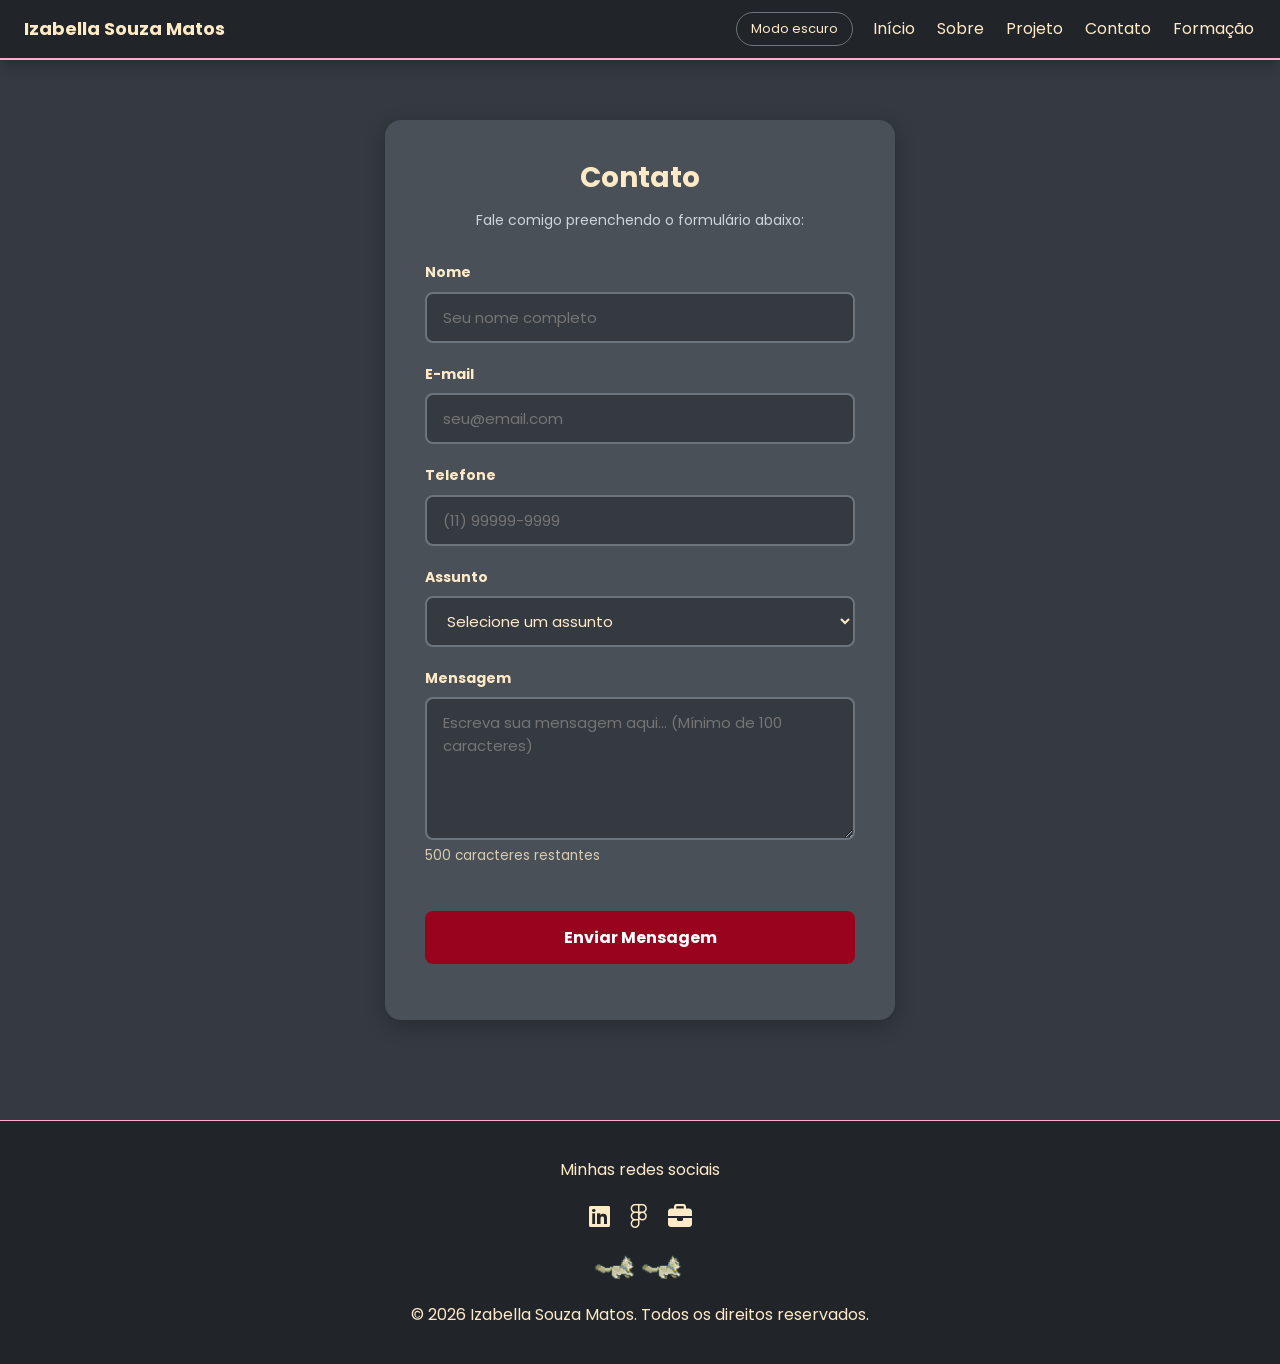
==== contato.html @ 8f31e14e "Atualizando página" ====
<!DOCTYPE html>
<html lang="pt-BR">
<head>
    <meta charset="UTF-8">
    <meta name="viewport" content="width=device-width, initial-scale=1.0">
    <title>Contato | Izabella</title>
    <link rel="stylesheet" href="https://fonts.googleapis.com/css2?family=Poppins:wght@400;700&display=swap">
    <link rel="stylesheet" href="css/style.css">
    <link rel="stylesheet" href="css/gatos.css">
    <link rel="stylesheet" href="https://cdnjs.cloudflare.com/ajax/libs/font-awesome/6.4.0/css/all.min.css">
</head>
<body>
    <header>
        <p class="titlenav"><strong>Izabella Souza Matos</strong></p>
        <nav class="itensnav">
            <button id="tema">Modo escuro</button>
            <a href="index.html">Início</a>
            <a href="sobre.html">Sobre</a>
            <a href="projeto.html">Projeto</a>
            <a href="contato.html">Contato</a>
            <a href="formacao.html">Formação</a>
        </nav>
    </header>

    <main>
        <section class="secao-contato">
            <div class="contato-container">
                <h1>Contato</h1>
                <p class="subtitulo">Fale comigo preenchendo o formulário abaixo:</p>

                <form id="form-contato" action="https://formspree.io/f/myewewpo" method="POST" class="formulario-moderno">
                    <div class="campo-grupo">
                        <label for="nome">Nome</label>
                        <input type="text" id="nome" name="nome" placeholder="Seu nome completo" required>
                    </div>

                    <div class="campo-grupo">
                        <label for="email">E-mail</label>
                        <input type="email" id="email" name="email" placeholder="seu@email.com" required>
                    </div>

                    <div class="campo-grupo">
                        <label for="telefone">Telefone</label>
                        <input type="tel" id="telefone" name="telefone" placeholder="(11) 99999-9999">
                    </div>

                    <div class="campo-grupo">
                        <label for="assunto">Assunto</label>
                        <select id="assunto" name="assunto" required>
                            <option value="">Selecione um assunto</option>
                            <option value="duvida">Dúvida</option>
                            <option value="sugestao">Sugestão</option>
                            <option value="reclamacao">Reclamação</option>
                            <option value="projeto">Projetos</option>
                        </select>
                    </div>

                    <div class="campo-grupo">
                        <label for="mensagem">Mensagem</label>
                        <textarea id="mensagem" name="mensagem" rows="5" maxlength="500" placeholder="Escreva sua mensagem aqui... (Mínimo de 100 caracteres)" required></textarea>
                        <p class="aviso-caracteres" style="font-size: 0.85rem; margin-top: 5px; opacity: 0.8;"><span id="contador">500</span> caracteres restantes</p>
                    </div>

                    <button type="submit" class="btn-enviar">Enviar Mensagem</button>
                    <p id="resposta"></p>
                </form>
            </div>
        </section>
    </main>

    <footer>
        <div class="footer-container">
            <p>Minhas redes sociais</p>
            <ul class="footer-links">
                <li><a href="https://www.linkedin.com/in/izabella-souza-matos/" target="_blank" rel="noopener noreferrer" aria-label="LinkedIn"><i class="fa-brands fa-linkedin"></i></a></li>
                <li><a href="https://www.figma.com/files/team/1687251064527399275/folder/663341080?fuid=1687251063166864576" target="_blank" rel="noopener noreferrer" aria-label="Figma"><i class="fa-brands fa-figma"></i></a></li>
                <li><a href="https://izabellasouzadev67.github.io/portfolio-izabella-souza/" target="_blank" rel="noopener noreferrer" aria-label="Portfólio"><i class="fa-solid fa-briefcase"></i></a></li>
            </ul>
        </div>

        <div class="gatos-rodape">
            <img src="Imagens/gif.gif" alt="Gato andando" class="gato-andando" style="height: 32px !important; width: auto !important; max-height: 32px !important;">
            <img src="Imagens/gif.gif" alt="Gato andando" class="gato-andando" style="height: 32px !important; width: auto !important; max-height: 32px !important;">
        </div>

        <p>&copy; 2026 Izabella Souza Matos. Todos os direitos reservados.</p>
    </footer>

    <script src="js/contato.js"></script>
</body>
</html>
---- css/style.css ----
/* ==========================================================
   1. VARIÁVEIS (paleta) — tema escuro é o padrão
   ========================================================== */
:root {
    --bg: #343A40;
    --bg-card: #495057;
    --bg-elevado: #212529;
    --texto: #FEEAC7;
    --texto-suave: #CED4DA;
    --destaque: #FFAFCC;
    --acao: #9A031E;
    --acao-hover: #720216;
    --sobre-acao: #FFFFFF;
    --borda: #6C757D;
    --sombra: rgba(0, 0, 0, 0.25);
    --raio: 16px;
    --largura: 700px;
}

/* Tema claro: o JS só precisa alternar a classe "claro" no body */
body.claro {
    --bg: #FFF8EE;
    --bg-card: #FFFFFF;
    --bg-elevado: #F1E3CF;
    --texto: #2B2B2B;
    --texto-suave: #5C5C5C;
    --destaque: #9A031E;
    --acao: #9A031E;
    --acao-hover: #720216;
    --borda: #D9C5B2;
    --sombra: rgba(0, 0, 0, 0.12);
}

/* ==========================================================
   2. ANIMAÇÕES (@keyframes)
   ========================================================== */

/* Página inteira aparece suavemente */
@keyframes aparecer {
    from { opacity: 0; }
    to   { opacity: 1; }
}

/* Título desliza da esquerda */
@keyframes deslizarTitulo {
    from { opacity: 0; transform: translateX(-30px); }
    to   { opacity: 1; transform: translateX(0); }
}

/* Cards e itens sobem enquanto aparecem */
@keyframes surgir {
    from { opacity: 0; transform: translateY(24px); }
    to   { opacity: 1; transform: translateY(0); }
}

/* Header desce do topo */
@keyframes descer {
    from { opacity: 0; transform: translateY(-100%); }
    to   { opacity: 1; transform: translateY(0); }
}

/* Foto flutuando devagar */
@keyframes flutuar {
    0%, 100% { transform: translateY(0); }
    50%      { transform: translateY(-8px); }
}

/* Brilho pulsando (badge de boas-vindas) */
@keyframes pulsar {
    0%, 100% { box-shadow: 0 0 0 0 rgba(255, 175, 204, 0.5); }
    50%      { box-shadow: 0 0 0 8px rgba(255, 175, 204, 0); }
}

/* Ícone dá um pulinho */
@keyframes pular {
    0%, 100% { transform: translateY(0); }
    40%      { transform: translateY(-6px); }
    60%      { transform: translateY(-2px); }
}

/* Cursor piscando do efeito de digitação */
@keyframes piscarCursor {
    from, to { border-color: transparent; }
    50%      { border-color: currentColor; }
}

/* ==========================================================
   3. RESET E BASE
   ========================================================== */
* {
    box-sizing: border-box;
}

html {
    scroll-behavior: smooth;
}

body {
    margin: 0;
    background-color: var(--bg);
    color: var(--texto);
    font-family: 'Poppins', sans-serif;
    line-height: 1.6;
    transition: background-color 0.4s ease, color 0.4s ease;
    animation: aparecer 0.6s ease;
}

h1, h2, h3 {
    line-height: 1.25;
}

h1 {
    font-size: 28px;
    font-weight: 700;
    color: var(--texto);
    text-align: center;
    margin: 0 0 8px;
    animation: deslizarTitulo 0.6s ease-out;
}

h2 {
    font-size: 22px;
    color: var(--texto);
    text-align: center;
    margin: 0 0 20px;
}

a {
    color: var(--destaque);
    transition: color 0.3s ease;
}

img {
    max-width: 100%;
    height: auto;
}

/* Acessibilidade: foco visível */
a:focus-visible,
button:focus-visible,
input:focus-visible,
select:focus-visible,
textarea:focus-visible {
    outline: 3px solid var(--destaque);
    outline-offset: 3px;
}

/* ==========================================================
   4. LAYOUT: header, nav, main, footer
   ========================================================== */
header {
    display: flex;
    flex-wrap: wrap;
    justify-content: space-between;
    align-items: center;
    gap: 10px;
    padding: 12px 24px;
    background-color: var(--bg-elevado);
    border-bottom: 2px solid var(--destaque);
    position: sticky;
    top: 0;
    z-index: 10;
    box-shadow: 0 4px 14px var(--sombra);
    transition: background-color 0.4s ease;
    animation: descer 0.6s ease-out;
}

.titlenav {
    margin: 0;
    font-size: 18px;
    color: var(--texto);
}

nav {
    display: flex;
    flex-wrap: wrap;
    justify-content: center;
    align-items: center;
    gap: 8px 18px;
}

/* Linha do menu cresce do centro para as bordas */
nav a {
    position: relative;
    color: var(--texto);
    text-decoration: none;
    padding: 4px 2px;
    transition: color 0.3s ease;
}

nav a::after {
    content: "";
    position: absolute;
    left: 0;
    right: 0;
    bottom: 0;
    height: 2px;
    background-color: var(--destaque);
    transform: scaleX(0);
    transform-origin: center;
    transition: transform 0.3s ease;
}

nav a:hover,
nav a[aria-current="page"] {
    color: var(--destaque);
}

nav a:hover::after,
nav a[aria-current="page"]::after {
    transform: scaleX(1);
}

#tema {
    background: transparent;
    color: var(--texto);
    border: 1px solid var(--borda);
    border-radius: 20px;
    padding: 6px 14px;
    font-family: inherit;
    font-size: 13px;
    cursor: pointer;
    transition: border-color 0.3s ease, color 0.3s ease, transform 0.2s ease;
}

#tema:hover {
    border-color: var(--destaque);
    color: var(--destaque);
    transform: scale(1.05);
}

#tema:active {
    transform: scale(0.95);
}

main {
    max-width: var(--largura);
    margin: 0 auto;
    padding: 20px;
}

footer {
    background-color: var(--bg-elevado);
    color: var(--texto);
    text-align: center;
    padding: 20px 0;
    margin-top: 40px;
    border-top: 1px solid var(--destaque);
    transition: background-color 0.4s ease;
}

.footer-links {
    display: flex;
    justify-content: center;
    gap: 20px;
    list-style: none;
    padding: 0;
    margin: 10px 0;
}

.footer-links a {
    color: var(--texto);
    font-size: 24px;
    display: inline-block;
    transition: color 0.3s ease, transform 0.3s ease;
}

.footer-links a:hover {
    color: var(--destaque);
    transform: scale(1.25) rotate(-6deg);
}

/* ==========================================================
   5. COMPONENTES REUTILIZÁVEIS
   ========================================================== */

/* Base comum de todos os cards */
.card,
.hero-card,
.card-perfil,
.card-projeto,
.card-formacao,
.contato-container,
.gostos-container,
.secao-certificados,
.lista-habilidades-moderna li,
.lista-hard-skills li,
article {
    background-color: var(--bg-card);
    border-radius: var(--raio);
    box-shadow: 0 6px 20px var(--sombra);
    transition: transform 0.3s ease, box-shadow 0.3s ease,
                background-color 0.4s ease;
    /* "backwards" evita que a animação trave o efeito de hover */
    animation: surgir 0.6s ease-out backwards;
}

.card,
.hero-card,
.card-perfil,
.card-projeto,
.card-formacao,
article {
    padding: 24px;
}

.card:hover,
.card-projeto:hover,
.card-formacao:hover,
article:hover {
    transform: translateY(-6px);
    box-shadow: 0 14px 30px var(--sombra);
}

/* Entrada em sequência (um item depois do outro) */
.projetos-grid > :nth-child(1),
.formacao-grid > :nth-child(1),
.lista-habilidades-moderna li:nth-child(1),
.lista-hard-skills li:nth-child(1),
.lista-certificados li:nth-child(1),
.gostos li:nth-child(1) { animation-delay: 0.1s; }

.projetos-grid > :nth-child(2),
.formacao-grid > :nth-child(2),
.lista-habilidades-moderna li:nth-child(2),
.lista-hard-skills li:nth-child(2),
.lista-certificados li:nth-child(2),
.gostos li:nth-child(2) { animation-delay: 0.2s; }

.projetos-grid > :nth-child(3),
.formacao-grid > :nth-child(3),
.lista-habilidades-moderna li:nth-child(3),
.lista-hard-skills li:nth-child(3),
.lista-certificados li:nth-child(3),
.gostos li:nth-child(3) { animation-delay: 0.3s; }

.projetos-grid > :nth-child(4),
.formacao-grid > :nth-child(4),
.lista-habilidades-moderna li:nth-child(4),
.lista-hard-skills li:nth-child(4),
.gostos li:nth-child(4) { animation-delay: 0.4s; }

.projetos-grid > :nth-child(n+5),
.formacao-grid > :nth-child(n+5),
.gostos li:nth-child(n+5) { animation-delay: 0.5s; }

/* Badges (etiquetas) */
.badge-ola,
.status-badge,
.badge-tech {
    display: inline-block;
    background-color: var(--bg);
    color: var(--destaque);
    font-size: 12px;
    font-weight: bold;
    padding: 4px 12px;
    border-radius: 20px;
    border: 1px solid var(--destaque);
}

.badge-ola {
    font-size: 13px;
    padding: 6px 14px;
    margin-bottom: 15px;
    animation: pulsar 2.4s ease-in-out infinite;
}

.status-badge {
    margin-bottom: 8px;
}

/* Caixas de ícone */
.icone-formacao,
.projeto-icone {
    background-color: var(--acao);
    color: var(--sobre-acao);
    border-radius: 12px;
    display: flex;
    align-items: center;
    justify-content: center;
    flex-shrink: 0;
    transition: transform 0.3s ease;
}

.icone-formacao {
    width: 60px;
    height: 60px;
    font-size: 24px;
}

.projeto-icone {
    width: 55px;
    height: 55px;
    font-size: 22px;
}

.card-formacao:hover .icone-formacao,
.card-projeto:hover .projeto-icone {
    transform: rotate(-8deg) scale(1.1);
}

/* Botões */
.btn-principal,
.btn-secundario,
.btn-projeto,
.btn-pdf,
.btn-enviar {
    display: inline-block;
    font-family: inherit;
    font-weight: bold;
    text-decoration: none;
    cursor: pointer;
    transition: background-color 0.3s ease, border-color 0.3s ease,
                color 0.3s ease, transform 0.2s ease, box-shadow 0.3s ease;
}

.btn-principal,
.btn-enviar,
.btn-pdf {
    background-color: var(--acao);
    color: var(--sobre-acao);
    border: none;
}

.btn-principal:hover,
.btn-enviar:hover,
.btn-pdf:hover {
    background-color: var(--acao-hover);
    transform: translateY(-3px);
}

.btn-principal:active,
.btn-enviar:active,
.btn-pdf:active,
.btn-secundario:active,
.btn-projeto:active {
    transform: translateY(0) scale(0.97);
}

/* Faixa de brilho que atravessa o botão principal */
.btn-principal,
.btn-enviar {
    position: relative;
    overflow: hidden;
}

.btn-principal::before,
.btn-enviar::before {
    content: "";
    position: absolute;
    top: 0;
    left: -80%;
    width: 50%;
    height: 100%;
    background: linear-gradient(
        120deg,
        transparent,
        rgba(255, 255, 255, 0.35),
        transparent
    );
    transform: skewX(-20deg);
    transition: left 0.6s ease;
}

.btn-principal:hover::before,
.btn-enviar:hover::before {
    left: 130%;
}

.btn-principal {
    padding: 12px 24px;
    border-radius: 8px;
    box-shadow: 0 4px 12px rgba(154, 3, 30, 0.4);
}

.btn-principal:hover {
    box-shadow: 0 8px 20px rgba(154, 3, 30, 0.55);
}

.btn-secundario {
    background-color: var(--bg);
    color: var(--texto);
    padding: 12px 24px;
    border-radius: 8px;
    border: 1px solid var(--borda);
}

.btn-secundario:hover {
    background-color: var(--bg-card);
    border-color: var(--destaque);
    color: var(--destaque);
    transform: translateY(-3px);
}

.btn-pdf {
    padding: 6px 14px;
    border-radius: 6px;
    font-size: 14px;
}

.btn-projeto {
    display: inline-flex;
    align-items: center;
    gap: 8px;
    background-color: var(--bg);
    color: var(--texto);
    padding: 8px 16px;
    border-radius: 6px;
    font-size: 13px;
    border: 1px solid var(--borda);
}

.btn-projeto:hover {
    background-color: var(--acao);
    border-color: var(--acao);
    color: var(--sobre-acao);
    transform: translateX(4px);
}

/* Lista de "gostos" (chips) */
.gostos {
    display: flex;
    flex-wrap: wrap;
    justify-content: center;
    gap: 10px;
    list-style: none;
    padding: 0;
}

.gostos li {
    background-color: var(--bg);
    color: var(--texto);
    padding: 10px 16px;
    border-radius: 30px;
    font-size: 14px;
    display: flex;
    align-items: center;
    gap: 8px;
    border: 1px solid var(--borda);
    transition: transform 0.2s ease, border-color 0.2s ease;
    animation: surgir 0.5s ease-out backwards;
}

.gostos li:hover {
    transform: translateY(-3px) scale(1.04);
    border-color: var(--destaque);
}

.gostos i {
    color: var(--destaque);
}

/* Tabela */
table {
    border-collapse: collapse;
    margin: 0 auto;
}

th {
    border: 1px solid var(--texto);
    padding: 8px 16px;
    background-color: var(--bg-elevado);
}

/* Efeito de digitação (cursor piscando) */
#efeito-digitar {
    border-right: 2px solid currentColor;
    padding-right: 4px;
    animation: piscarCursor 0.75s step-end infinite;
}

/* ==========================================================
   6. PÁGINAS
   ========================================================== */

/* ---------- Início ---------- */
.secao-inicio {
    display: flex;
    flex-direction: column;
    gap: 30px;
    margin: 40px auto;
}

.hero-card {
    padding: 40px 30px;
    text-align: center;
}

.hero-card h1 {
    font-size: 30px;
    margin-bottom: 15px;
}

.descricao-inicio {
    color: var(--texto-suave);
    font-size: 16px;
    margin-bottom: 30px;
}

.descricao-inicio strong {
    color: var(--destaque);
}

.acoes-hero {
    display: flex;
    justify-content: center;
    flex-wrap: wrap;
    gap: 15px;
}

.gostos-container {
    padding: 25px;
    animation-delay: 0.2s;
}

.gostos-container h3 {
    color: var(--texto);
    font-size: 18px;
    text-align: center;
    margin: 0 0 15px;
}

/* ---------- Sobre ---------- */
.secao-sobre-mim,
.secao-habilidades {
    margin: 40px auto;
}

.card-perfil {
    padding: 30px;
    display: flex;
    flex-direction: column;
    align-items: center;
    text-align: center;
    gap: 20px;
}

.foto-sobre {
    width: 150px;
    height: 150px;
    object-fit: cover;
    border-radius: 50%;
    border: 3px solid var(--destaque);
    display: block;
    animation: flutuar 4s ease-in-out infinite;
}

.texto-perfil h2 {
    color: var(--destaque);
    font-size: 20px;
    margin-bottom: 10px;
}

.texto-perfil p {
    color: var(--texto-suave);
    margin: 0;
}

.lista-habilidades-moderna,
.lista-hard-skills {
    list-style: none;
    padding: 0;
    margin: 0;
    display: flex;
    flex-direction: column;
    gap: 15px;
}

.lista-habilidades-moderna li,
.lista-hard-skills li {
    padding: 18px 20px;
    display: flex;
    align-items: center;
    gap: 16px;
    box-shadow: 0 4px 12px var(--sombra);
}

.lista-habilidades-moderna li:hover,
.lista-hard-skills li:hover {
    transform: translateY(-4px) translateX(4px);
}

.lista-habilidades-moderna i,
.lista-hard-skills i {
    font-size: 24px;
    color: var(--destaque);
    background-color: var(--bg);
    padding: 12px;
    border-radius: 10px;
    min-width: 52px;
    text-align: center;
}

/* Ícone dá um pulinho quando o item recebe o mouse */
.lista-habilidades-moderna li:hover i,
.lista-hard-skills li:hover i {
    animation: pular 0.6s ease;
}

.lista-habilidades-moderna strong,
.lista-hard-skills strong {
    color: var(--texto);
    display: block;
    margin-bottom: 4px;
}

.lista-habilidades-moderna p,
.lista-hard-skills p {
    margin: 0;
    color: var(--texto-suave);
    font-size: 14px;
}

.titulo-hard-skills {
    margin-top: 40px;
}

/* Certificados */
.secao-certificados {
    margin: 40px auto;
    padding: 24px;
}

.secao-certificados h2 {
    margin-bottom: 10px;
}

.subtitulo-certificados {
    color: var(--texto-suave);
    font-size: 14px;
    text-align: center;
    margin-bottom: 20px;
}

.lista-certificados {
    list-style: none;
    padding: 0;
    margin: 0;
}

.lista-certificados li {
    display: flex;
    flex-direction: column;
    align-items: flex-start;
    gap: 8px;
    padding: 16px 0;
    border-bottom: 1px solid var(--borda);
    transition: padding-left 0.3s ease;
    animation: surgir 0.5s ease-out backwards;
}

.lista-certificados li:hover {
    padding-left: 10px;
}

.lista-certificados li:last-child {
    border-bottom: none;
}

.curso-nome {
    font-weight: bold;
}

.curso-nome i {
    color: var(--destaque);
    margin-right: 6px;
}

.instituicao {
    color: var(--texto-suave);
    font-size: 13px;
}

/* ---------- Projetos ---------- */
.secao-projetos {
    margin: 40px auto;
}

.subtitulo-projetos {
    text-align: center;
    color: var(--texto-suave);
    font-size: 14px;
    margin-bottom: 30px;
}

.projetos-grid {
    display: flex;
    flex-direction: column;
    gap: 20px;
}

.card-projeto {
    display: flex;
    align-items: flex-start;
    gap: 20px;
}

.projeto-info h2 {
    font-size: 18px;
    color: var(--destaque);
    text-align: left;
    margin: 0 0 8px;
}

.projeto-info p {
    font-size: 14px;
    color: var(--texto-suave);
    line-height: 1.5;
    margin: 0 0 15px;
}

/* ---------- Formação ---------- */
.secao-formacao {
    margin: 40px auto;
}

.formacao-grid {
    display: flex;
    flex-direction: column;
    gap: 20px;
    margin-top: 30px;
}

.card-formacao {
    display: flex;
    align-items: center;
    gap: 20px;
}

.conteudo-formacao h2 {
    font-size: 18px;
    color: var(--destaque);
    text-align: left;
    margin: 0 0 4px;
}

.conteudo-formacao h3 {
    font-size: 16px;
    color: var(--texto);
    font-weight: normal;
    margin: 0 0 10px;
}

.previsao {
    font-size: 14px;
    color: var(--texto-suave);
    margin: 0;
}

/* ---------- Contato ---------- */
.secao-contato {
    max-width: 550px;
    margin: 40px auto;
    padding: 0 20px;
}

.contato-container {
    padding: 40px;
}

.subtitulo {
    text-align: center;
    color: var(--texto-suave);
    font-size: 14px;
    margin-bottom: 30px;
}

.campo-grupo {
    display: flex;
    flex-direction: column;
    margin-bottom: 20px;
}

.campo-grupo label {
    font-size: 14px;
    font-weight: bold;
    margin-bottom: 8px;
    color: var(--texto);
    transition: color 0.3s ease;
}

/* O rótulo ganha destaque quando o campo está em foco */
.campo-grupo:focus-within label {
    color: var(--destaque);
}

.campo-grupo input,
.campo-grupo select,
.campo-grupo textarea {
    width: 100%;
    padding: 12px 16px;
    background-color: var(--bg);
    border: 2px solid var(--borda);
    border-radius: 8px;
    color: var(--texto);
    font-size: 15px;
    font-family: inherit;
    transition: border-color 0.3s ease, box-shadow 0.3s ease,
                transform 0.2s ease;
}

.campo-grupo input:focus,
.campo-grupo select:focus,
.campo-grupo textarea:focus {
    outline: none;
    border-color: var(--destaque);
    box-shadow: 0 0 10px rgba(255, 175, 204, 0.45);
    transform: translateY(-2px);
}

.btn-enviar {
    width: 100%;
    padding: 14px;
    border-radius: 8px;
    font-size: 16px;
    margin-top: 10px;
}

.erro {
    color: #ff6b6b;
    font-size: 13px;
    margin-top: 6px;
}

/* ==========================================================
   7. RESPONSIVIDADE E ACESSIBILIDADE (sempre no final)
   ========================================================== */
@media (max-width: 600px) {
    header {
        flex-direction: column;
        text-align: center;
    }

    h1 {
        font-size: 24px;
    }

    .hero-card h1 {
        font-size: 26px;
    }

    .card-projeto,
    .card-formacao {
        flex-direction: column;
        align-items: flex-start;
    }

    .contato-container {
        padding: 24px;
    }
}

/* Quem pediu menos movimento no sistema não vê nenhuma animação */
@media (prefers-reduced-motion: reduce) {
    html {
        scroll-behavior: auto;
    }

    *,
    *::before,
    *::after {
        animation: none !important;
        transition: none !important;
    }
}
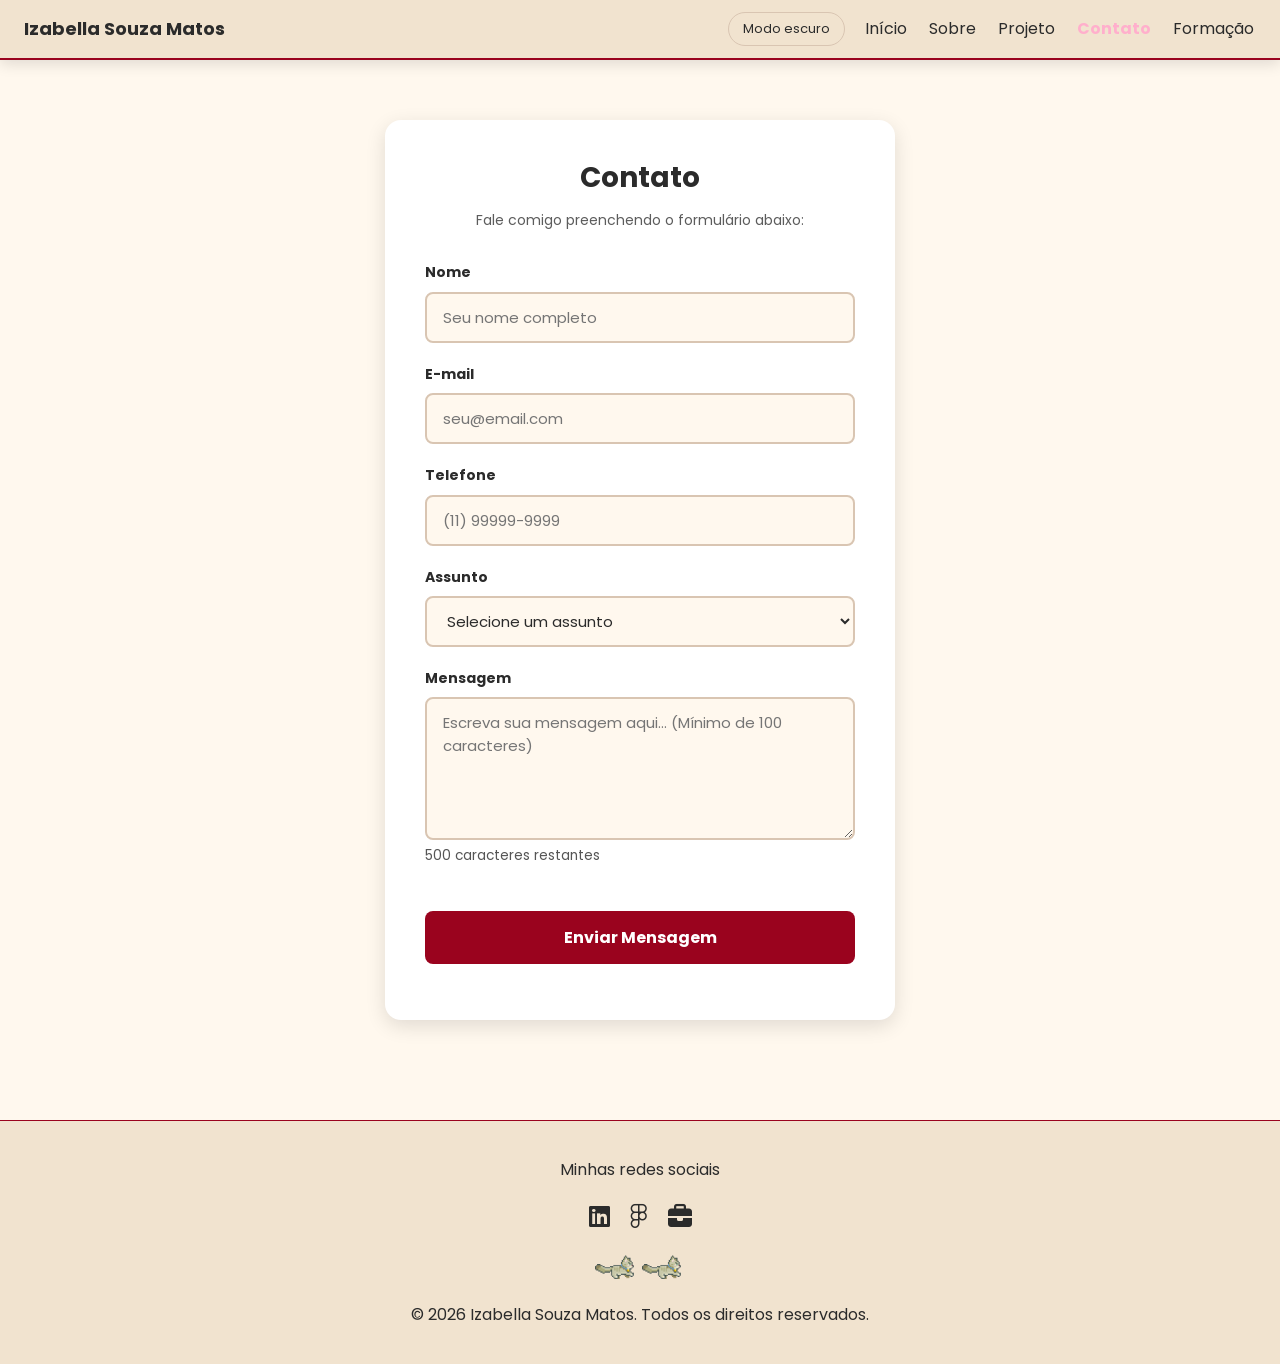
==== commit e08e5d31: "Atualizando página" ====
--- a/contato.html
+++ b/contato.html
@@ -85,7 +85,8 @@
 
         <p>&copy; 2026 Izabella Souza Matos. Todos os direitos reservados.</p>
     </footer>
-
+<!-- Carrega o script geral (para o modo escuro e outras funções globais) -->
+    <script src="js/script.js"></script>
     <script src="js/contato.js"></script>
 </body>
 </html>
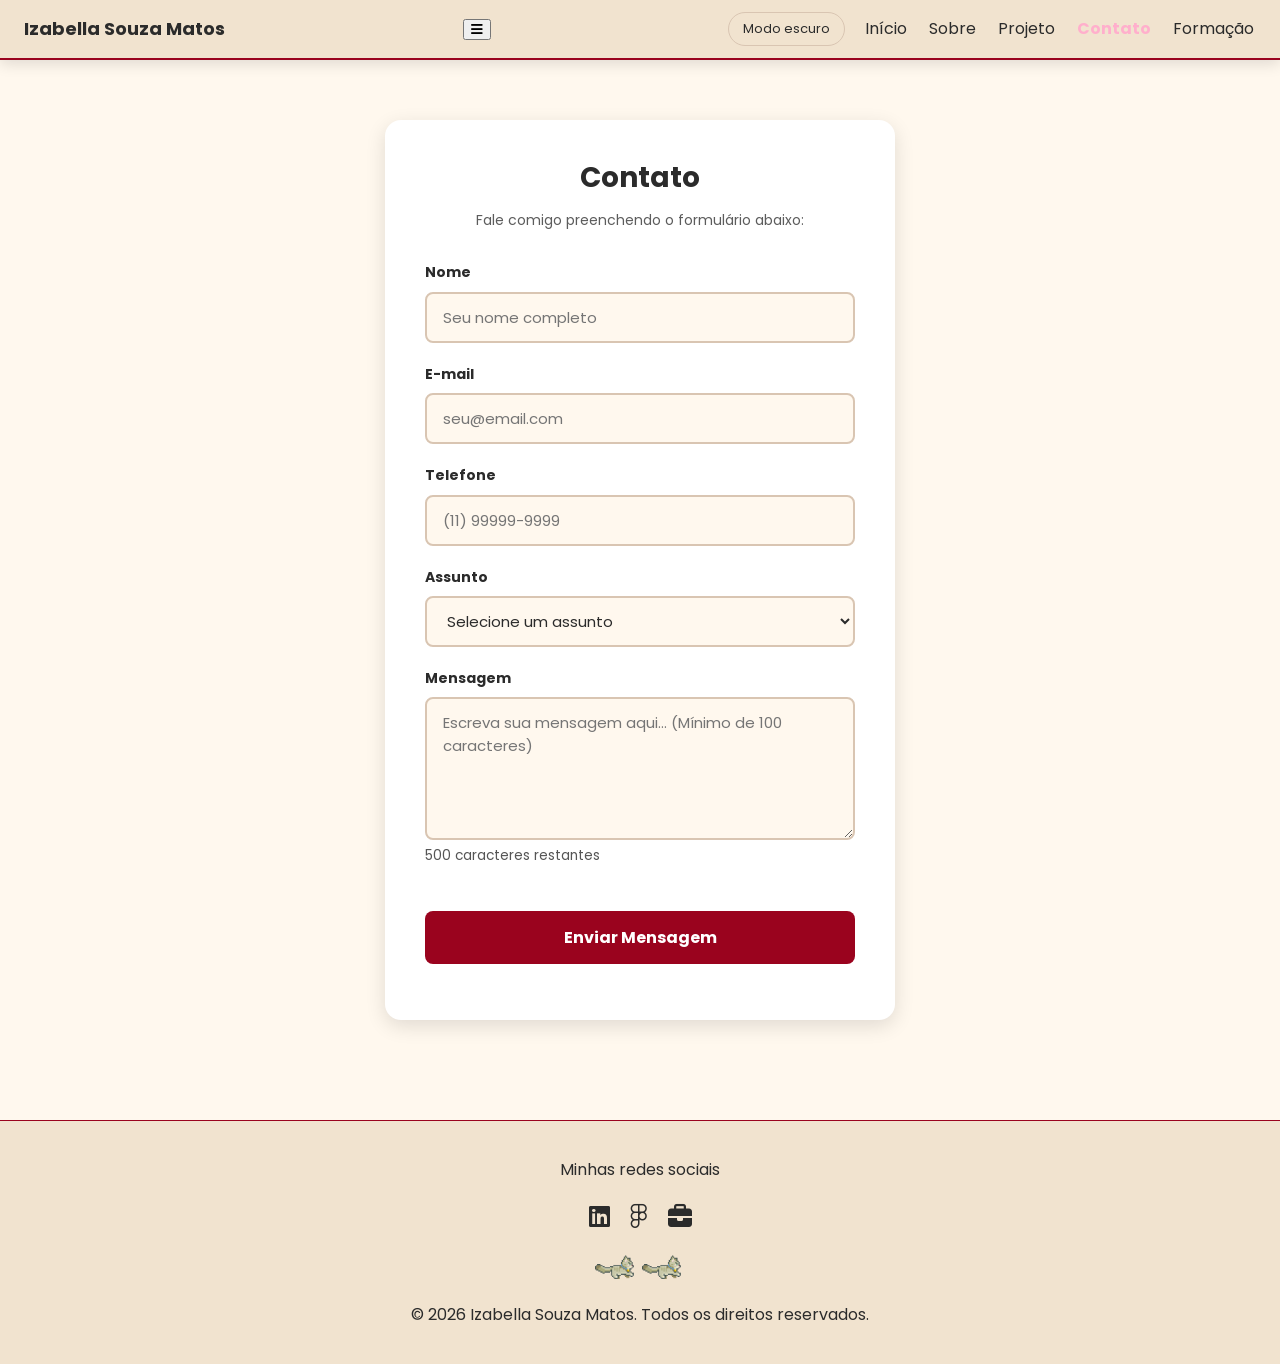
==== commit 0226238c: "Atualizando página" ====
--- a/contato.html
+++ b/contato.html
@@ -12,6 +12,9 @@
 <body>
     <header>
         <p class="titlenav"><strong>Izabella Souza Matos</strong></p>
+        <button id="menu-hamburguer" class="menu-hamburguer" aria-label="Abrir menu" aria-expanded="false">
+        <i class="fa-solid fa-bars"></i>
+        </button>
         <nav class="itensnav">
             <button id="tema">Modo escuro</button>
             <a href="index.html">Início</a>
@@ -87,6 +90,7 @@
     </footer>
 <!-- Carrega o script geral (para o modo escuro e outras funções globais) -->
     <script src="js/script.js"></script>
+    
     <script src="js/contato.js"></script>
 </body>
 </html>
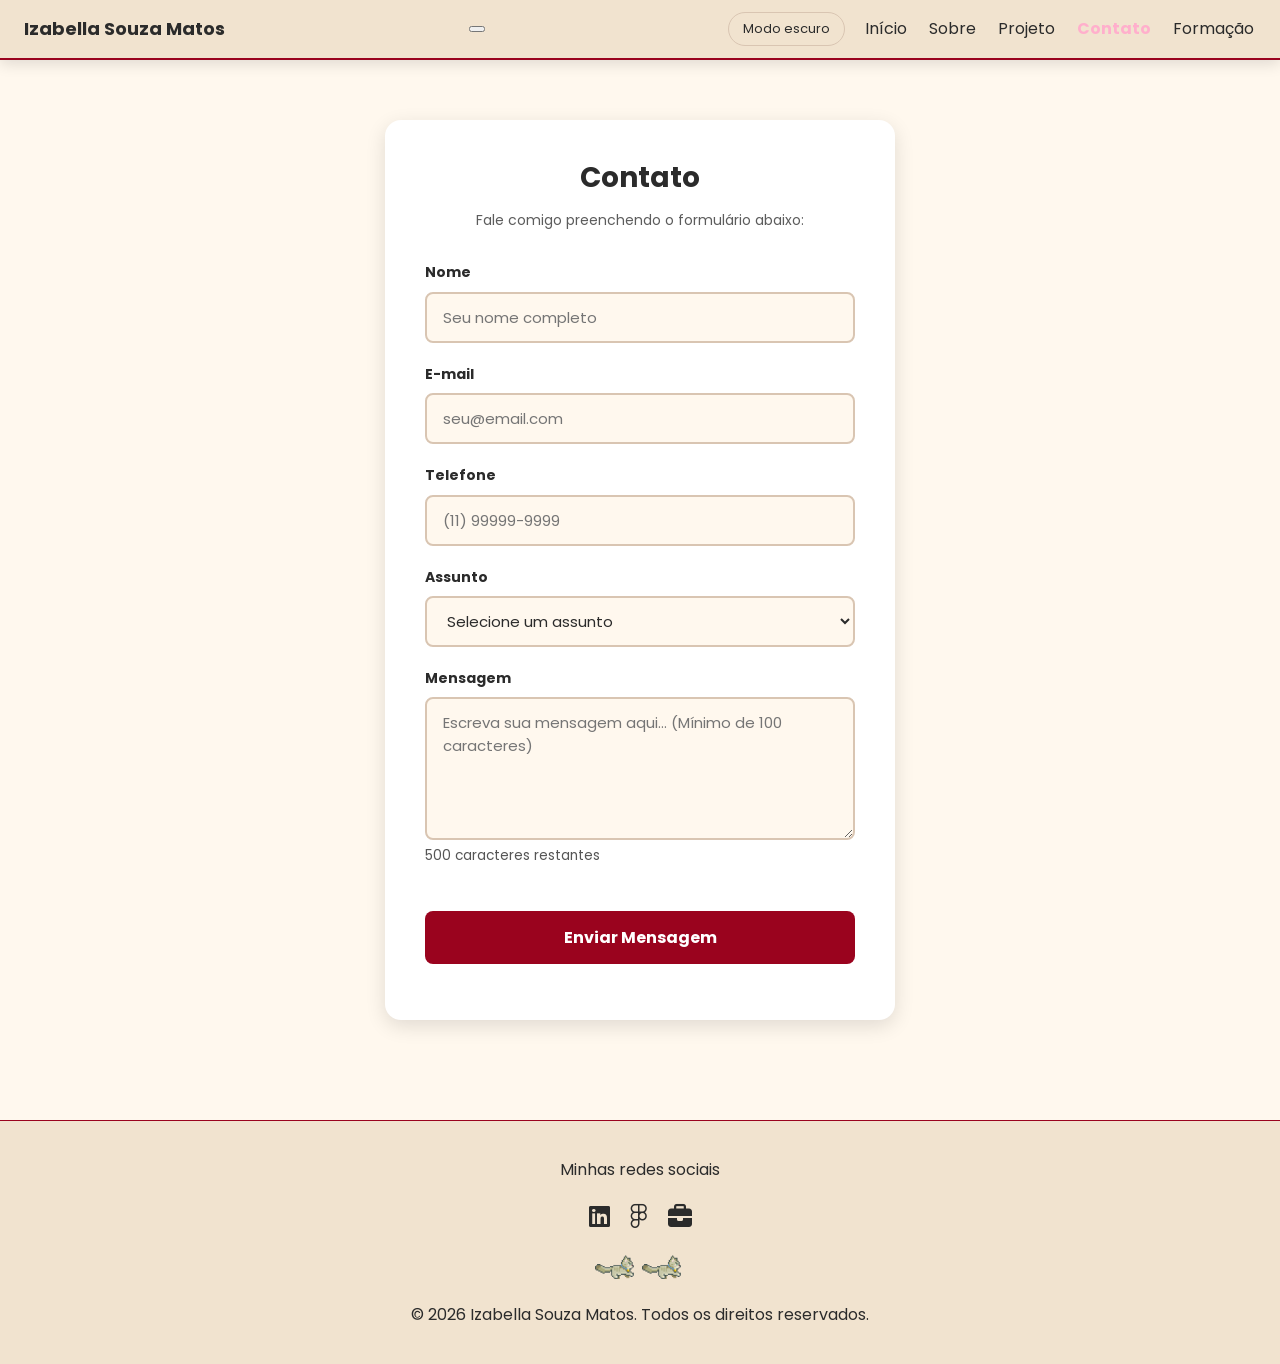
==== commit af3c6eb9: "Atualizando página" ====
--- a/contato.html
+++ b/contato.html
@@ -12,11 +12,15 @@
 <body>
     <header>
         <p class="titlenav"><strong>Izabella Souza Matos</strong></p>
-        <button id="menu-hamburguer" class="menu-hamburguer" aria-label="Abrir menu" aria-expanded="false">
-        <i class="fa-solid fa-bars"></i>
+
+        <button type="button" class="btn-hamburguer" id="btn-hamburguer" aria-label="Abrir menu de navegação" aria-expanded="false" aria-controls="nav-menu">
+            <span></span>
+            <span></span>
+            <span></span>
         </button>
-        <nav class="itensnav">
-            <button id="tema">Modo escuro</button>
+
+        <nav id="nav-menu" class="itensnav" aria-label="Navegação principal">
+            <button type="button" id="tema">Modo escuro</button>
             <a href="index.html">Início</a>
             <a href="sobre.html">Sobre</a>
             <a href="projeto.html">Projeto</a>
@@ -88,9 +92,9 @@
 
         <p>&copy; 2026 Izabella Souza Matos. Todos os direitos reservados.</p>
     </footer>
-<!-- Carrega o script geral (para o modo escuro e outras funções globais) -->
+
+    <!-- Carrega o script geral (para o modo escuro e outras funções globais) -->
     <script src="js/script.js"></script>
-    
     <script src="js/contato.js"></script>
 </body>
 </html>
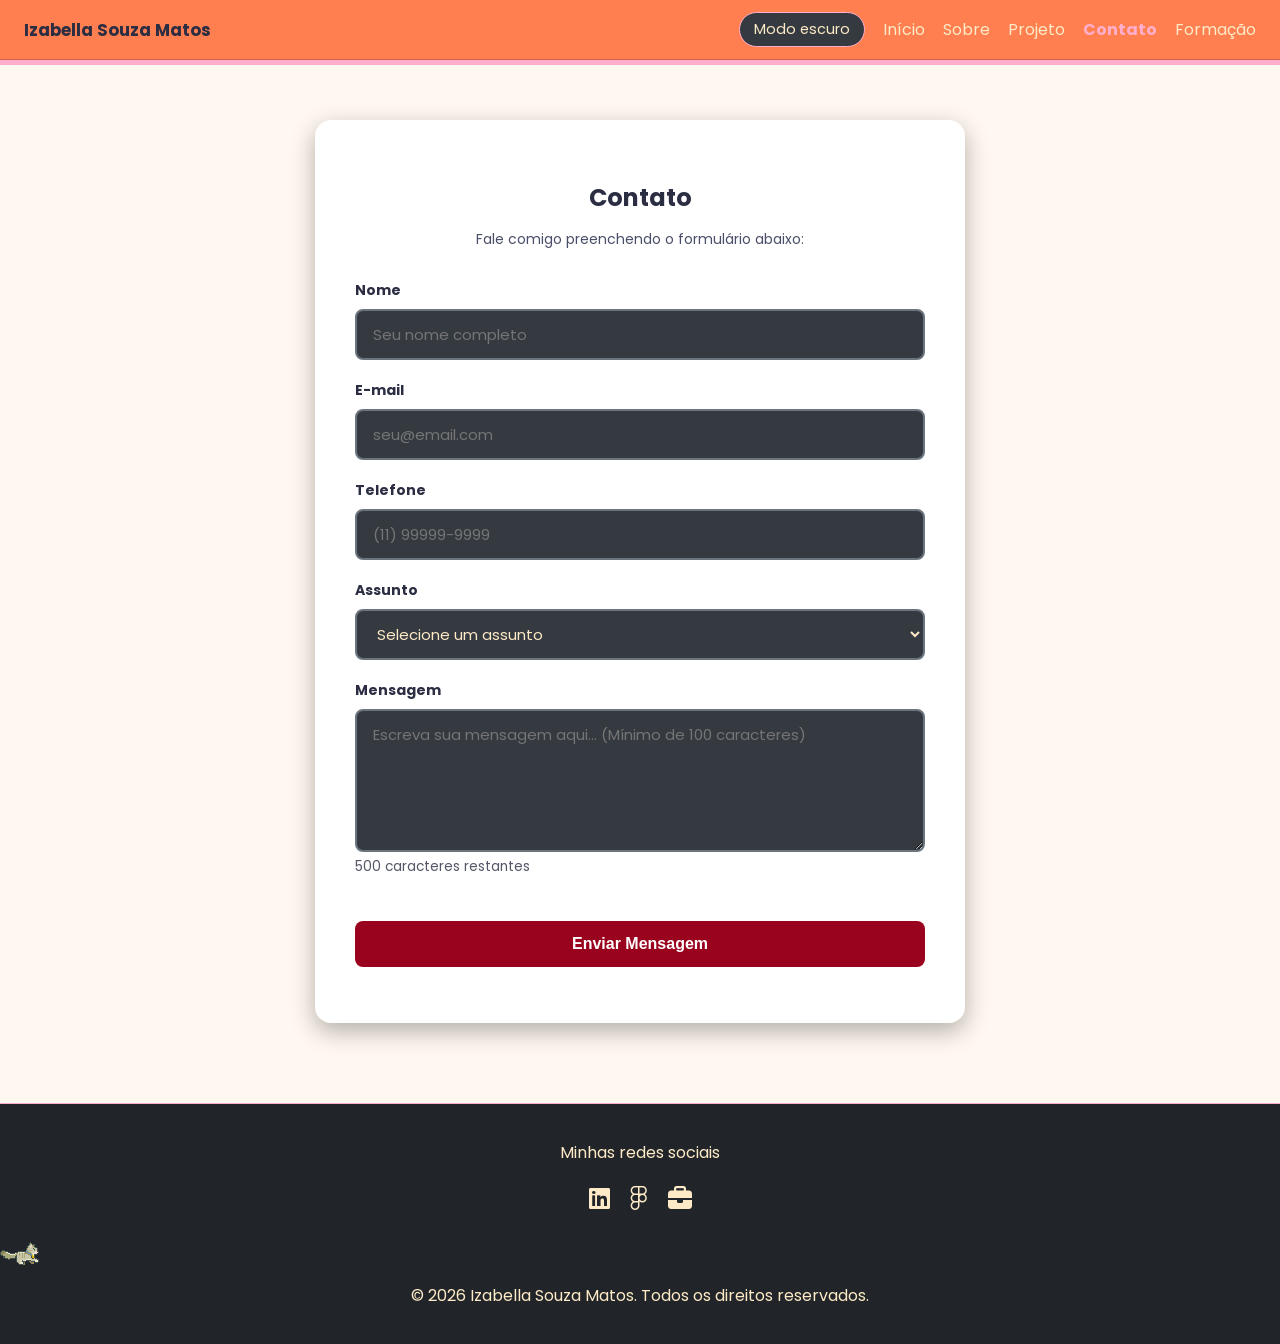
==== commit 2a82e7f7: "Atualizando página" ====
--- a/contato.html
+++ b/contato.html
@@ -6,7 +6,6 @@
     <title>Contato | Izabella</title>
     <link rel="stylesheet" href="https://fonts.googleapis.com/css2?family=Poppins:wght@400;700&display=swap">
     <link rel="stylesheet" href="css/style.css">
-    <link rel="stylesheet" href="css/gatos.css">
     <link rel="stylesheet" href="https://cdnjs.cloudflare.com/ajax/libs/font-awesome/6.4.0/css/all.min.css">
 </head>
 <body>
@@ -86,8 +85,8 @@
         </div>
 
         <div class="gatos-rodape">
-            <img src="Imagens/gif.gif" alt="Gato andando" class="gato-andando" style="height: 32px !important; width: auto !important; max-height: 32px !important;">
-            <img src="Imagens/gif.gif" alt="Gato andando" class="gato-andando" style="height: 32px !important; width: auto !important; max-height: 32px !important;">
+            <img src="Imagens/gif.gif" alt="Gato andando" class="gato-andando">
+            <img src="Imagens/gif.gif" alt="Gato andando" class="gato-andando">
         </div>
 
         <p>&copy; 2026 Izabella Souza Matos. Todos os direitos reservados.</p>
--- a/css/style.css
+++ b/css/style.css
@@ -1,252 +1,724 @@
-/* ==========================================================
-   1. VARIÁVEIS (paleta) — tema escuro é o padrão
-   ========================================================== */
+/* ==========================================
+1. CONFIGURAÇÕES GERAIS E VARIÁVEIS
+   ========================================== */
 :root {
-    --bg: #343A40;
-    --bg-card: #495057;
-    --bg-elevado: #212529;
-    --texto: #FEEAC7;
-    --texto-suave: #CED4DA;
-    --destaque: #FFAFCC;
-    --acao: #9A031E;
-    --acao-hover: #720216;
-    --sobre-acao: #FFFFFF;
-    --borda: #6C757D;
-    --sombra: rgba(0, 0, 0, 0.25);
-    --raio: 16px;
-    --largura: 700px;
-}
-
-/* Tema claro: o JS só precisa alternar a classe "claro" no body */
+    --bg-body: #343A40;
+    --text-body: #FEEAC7;
+    --card-bg: #495057;
+    --header-bg: #212529;
+    --header-border: rgba(255, 175, 204, 0.45);
+    --btn-tema-bg: #343A40;
+    --btn-tema-border: #FFAFCC;
+    --btn-tema-color: #FEEAC7;
+}
+
 body.claro {
-    --bg: #FFF8EE;
-    --bg-card: #FFFFFF;
-    --bg-elevado: #F1E3CF;
-    --texto: #2B2B2B;
-    --texto-suave: #5C5C5C;
-    --destaque: #9A031E;
-    --acao: #9A031E;
-    --acao-hover: #720216;
-    --borda: #D9C5B2;
-    --sombra: rgba(0, 0, 0, 0.12);
-}
-
-/* ==========================================================
-   2. ANIMAÇÕES (@keyframes)
-   ========================================================== */
-
-/* Página inteira aparece suavemente */
-@keyframes aparecer {
-    from { opacity: 0; }
-    to   { opacity: 1; }
-}
-
-/* Título desliza da esquerda */
-@keyframes deslizarTitulo {
-    from { opacity: 0; transform: translateX(-30px); }
-    to   { opacity: 1; transform: translateX(0); }
-}
-
-/* Cards e itens sobem enquanto aparecem */
-@keyframes surgir {
-    from { opacity: 0; transform: translateY(24px); }
-    to   { opacity: 1; transform: translateY(0); }
-}
-
-/* Header desce do topo */
-@keyframes descer {
-    from { opacity: 0; transform: translateY(-100%); }
-    to   { opacity: 1; transform: translateY(0); }
-}
-
-/* Foto flutuando devagar */
-@keyframes flutuar {
-    0%, 100% { transform: translateY(0); }
-    50%      { transform: translateY(-8px); }
-}
-
-/* Brilho pulsando (badge de boas-vindas) */
-@keyframes pulsar {
-    0%, 100% { box-shadow: 0 0 0 0 rgba(255, 175, 204, 0.5); }
-    50%      { box-shadow: 0 0 0 8px rgba(255, 175, 204, 0); }
-}
-
-/* Ícone dá um pulinho */
-@keyframes pular {
-    0%, 100% { transform: translateY(0); }
-    40%      { transform: translateY(-6px); }
-    60%      { transform: translateY(-2px); }
-}
-
-/* Cursor piscando do efeito de digitação */
-@keyframes piscarCursor {
-    from, to { border-color: transparent; }
-    50%      { border-color: currentColor; }
-}
-
-/* ==========================================================
-   3. RESET E BASE
-   ========================================================== */
-* {
-    box-sizing: border-box;
-}
-
-html {
-    scroll-behavior: smooth;
+    --bg-body: #FFF8F0;
+    --text-body: #2B2D42;
+    --card-bg: #FFFFFF;
+    --header-bg: #FF7F50;
+    --header-border: rgba(95, 15, 64, 0.25);
+    --btn-tema-bg: #343A40;
+    --btn-tema-border: #FFAFCC;
+    --btn-tema-color: #FEEAC7;
 }
 
 body {
+    background-color: var(--bg-body);
+    color: var(--text-body);
+    font-family: 'Poppins', sans-serif;
     margin: 0;
-    background-color: var(--bg);
-    color: var(--texto);
-    font-family: 'Poppins', sans-serif;
-    line-height: 1.6;
-    transition: background-color 0.4s ease, color 0.4s ease;
-    animation: aparecer 0.6s ease;
-}
-
-h1, h2, h3 {
-    line-height: 1.25;
-}
-
-h1 {
-    font-size: 28px;
-    font-weight: 700;
-    color: var(--texto);
-    text-align: center;
-    margin: 0 0 8px;
-    animation: deslizarTitulo 0.6s ease-out;
-}
-
-h2 {
-    font-size: 22px;
-    color: var(--texto);
-    text-align: center;
-    margin: 0 0 20px;
-}
-
-a {
-    color: var(--destaque);
-    transition: color 0.3s ease;
-}
-
-img {
-    max-width: 100%;
-    height: auto;
-}
-
-/* Acessibilidade: foco visível */
-a:focus-visible,
-button:focus-visible,
-input:focus-visible,
-select:focus-visible,
-textarea:focus-visible {
-    outline: 3px solid var(--destaque);
-    outline-offset: 3px;
-}
-
-/* ==========================================================
-   4. LAYOUT: header, nav, main, footer
-   ========================================================== */
+    transition: background-color 0.3s ease, color 0.3s ease;
+}
+
+main {
+    max-width: 650px;
+    margin: 0 auto;
+    padding: 20px;
+}
+
+/* ==========================================
+2. HEADER E NAVEGAÇÃO
+   ========================================== */
 header {
-    display: flex;
-    flex-wrap: wrap;
+    position: relative;
+    display: flex;
     justify-content: space-between;
     align-items: center;
-    gap: 10px;
+    background-color: var(--header-bg);
+    border-bottom: 1px solid var(--header-border);
     padding: 12px 24px;
-    background-color: var(--bg-elevado);
-    border-bottom: 2px solid var(--destaque);
-    position: sticky;
-    top: 0;
-    z-index: 10;
-    box-shadow: 0 4px 14px var(--sombra);
-    transition: background-color 0.4s ease;
-    animation: descer 0.6s ease-out;
+    z-index: 1000;
+}
+
+header::before,
+header::after {
+    content: none !important;
+    display: none !important;
 }
 
 .titlenav {
     margin: 0;
-    font-size: 18px;
-    color: var(--texto);
-}
-
-nav {
-    display: flex;
-    flex-wrap: wrap;
-    justify-content: center;
-    align-items: center;
-    gap: 8px 18px;
-}
-
-/* Linha do menu cresce do centro para as bordas */
+    font-size: 1.05rem;
+    white-space: nowrap;
+}
+
 nav a {
-    position: relative;
-    color: var(--texto);
+    color: #FEEAC7;
     text-decoration: none;
-    padding: 4px 2px;
-    transition: color 0.3s ease;
-}
-
-nav a::after {
-    content: "";
-    position: absolute;
-    left: 0;
-    right: 0;
-    bottom: 0;
-    height: 2px;
-    background-color: var(--destaque);
-    transform: scaleX(0);
-    transform-origin: center;
-    transition: transform 0.3s ease;
-}
-
-nav a:hover,
-nav a[aria-current="page"] {
-    color: var(--destaque);
-}
-
-nav a:hover::after,
-nav a[aria-current="page"]::after {
-    transform: scaleX(1);
+    display: inline-block;
+    transition: color 0.3s ease, transform 0.3s ease;
+}
+
+nav a:hover {
+    color: #FFAFCC;
 }
 
 #tema {
-    background: transparent;
-    color: var(--texto);
-    border: 1px solid var(--borda);
+    background-color: var(--btn-tema-bg);
+    color: var(--btn-tema-color);
+    border: 1px solid var(--btn-tema-border);
     border-radius: 20px;
     padding: 6px 14px;
     font-family: inherit;
+    font-size: 0.9rem;
+    cursor: pointer;
+    transition: all 0.3s ease;
+}
+
+#tema:hover {
+    transform: translateY(-1px);
+}
+
+/* ==========================================
+3. TÍTULOS E TIPOGRAFIA
+   ========================================== */
+h1 {
+    color: #5F0F40;
+    font-size: 24px;
+    font-weight: 700;
+    font-family: 'Poppins', Helvetica, sans-serif;
+    background-color: #D9C5B2;
+    border-radius: 40px;
+    display: inline-block;
+}
+
+/* ==========================================
+4. COMPONENTES: CARDS E BOTÕES
+   ========================================== */
+article {
+    background-color: var(--card-bg);
+    padding: 20px;
+    margin: 20px 0;
+    border-radius: 8px;
+    transition: transform 0.3s ease, box-shadow 0.3s ease;
+}
+
+article:hover {
+    transform: translateY(-5px);
+    box-shadow: 0 5px 15px rgba(0, 0, 0, 0.3);
+}
+
+.btn-principal {
+    background-color: #9A031E;
+    color: #FFFFFF;
+    padding: 12px 24px;
+    border-radius: 8px;
+    text-decoration: none;
+    font-weight: bold;
+    transition: background-color 0.3s ease, transform 0.2s ease;
+    box-shadow: 0 4px 12px rgba(154, 3, 30, 0.4);
+}
+
+.btn-principal:hover {
+    background-color: #720216;
+    transform: translateY(-3px);
+}
+
+.btn-secundario {
+    background-color: #343A40;
+    color: #FEEAC7;
+    padding: 12px 24px;
+    border-radius: 8px;
+    text-decoration: none;
+    font-weight: bold;
+    border: 1px solid #6C757D;
+    transition: all 0.3s ease;
+}
+
+.btn-secundario:hover {
+    background-color: #495057;
+    border-color: #FFAFCC;
+    color: #FFAFCC;
+    transform: translateY(-3px);
+}
+
+/* ==========================================
+5. PÁGINA INICIAL (INDEX)
+   ========================================== */
+.secao-inicio {
+    display: flex;
+    flex-direction: column;
+    gap: 30px;
+    margin-top: 20px;
+}
+
+.hero-card {
+    background-color: var(--card-bg);
+    padding: 40px 30px;
+    border-radius: 16px;
+    box-shadow: 0 8px 24px rgba(0, 0, 0, 0.3);
+    text-align: center;
+}
+
+.badge-ola {
+    display: inline-block;
+    background-color: #343A40;
+    color: #FFAFCC;
     font-size: 13px;
+    font-weight: bold;
+    padding: 6px 14px;
+    border-radius: 20px;
+    margin-bottom: 15px;
+    border: 1px solid #FFAFCC;
+}
+
+.hero-card h1 {
+    font-size: 28px;
+    color: var(--text-body);
+    background: none;
+    margin-bottom: 15px;
+    display: block;
+}
+
+.descricao-inicio {
+    color: #CED4DA;
+    font-size: 16px;
+    line-height: 1.6;
+    margin-bottom: 30px;
+}
+
+body.claro .descricao-inicio {
+    color: #4A4E69;
+}
+
+.descricao-inicio strong {
+    color: #FFAFCC;
+}
+
+body.claro .descricao-inicio strong {
+    color: #9A031E;
+}
+
+.acoes-hero {
+    display: flex;
+    justify-content: center;
+    gap: 15px;
+    flex-wrap: wrap;
+}
+
+/* ==========================================
+6. PÁGINA SOBRE (PERFIL E HABILIDADES)
+   ========================================== */
+.secao-sobre-mim,
+.secao-habilidades {
+    margin: 40px auto;
+}
+
+.secao-sobre-mim h1,
+.secao-habilidades h2 {
+    text-align: center;
+    margin-bottom: 20px;
+    background: none;
+    color: var(--text-body);
+    font-size: 24px;
+    display: block;
+}
+
+.card-perfil {
+    background-color: var(--card-bg);
+    padding: 30px;
+    border-radius: 16px;
+    box-shadow: 0 6px 20px rgba(0, 0, 0, 0.25);
+    display: flex;
+    flex-direction: column;
+    align-items: center;
+    text-align: center;
+    gap: 20px;
+}
+
+.foto-sobre {
+    width: 150px;
+    height: 150px;
+    object-fit: cover;
+    border-radius: 50%;
+    border: 3px solid #FFAFCC;
+    display: block;
+    margin: 10px auto;
+}
+
+.texto-perfil p {
+    color: #CED4DA;
+    line-height: 1.6;
+    margin: 0;
+}
+
+body.claro .texto-perfil p {
+    color: #4A4E69;
+}
+
+.lista-habilidades-moderna,
+.lista-hard-skills {
+    list-style: none;
+    padding: 0;
+    display: flex;
+    flex-direction: column;
+    gap: 15px;
+}
+
+.lista-habilidades-moderna li,
+.lista-hard-skills li {
+    background-color: var(--card-bg);
+    padding: 18px 20px;
+    border-radius: 12px;
+    display: flex;
+    align-items: center;
+    gap: 16px;
+    box-shadow: 0 4px 12px rgba(0, 0, 0, 0.2);
+    transition: transform 0.3s ease;
+}
+
+.lista-habilidades-moderna li:hover,
+.lista-hard-skills li:hover {
+    transform: translateY(-3px);
+}
+
+.lista-habilidades-moderna i,
+.lista-hard-skills i {
+    font-size: 24px;
+    color: #FFAFCC;
+    background-color: #343A40;
+    padding: 12px;
+    border-radius: 10px;
+}
+
+.lista-habilidades-moderna strong,
+.lista-hard-skills strong {
+    color: var(--text-body);
+    display: block;
+    margin-bottom: 4px;
+}
+
+.lista-habilidades-moderna p,
+.lista-hard-skills p {
+    margin: 0;
+    color: #CED4DA;
+    font-size: 14px;
+}
+
+body.claro .lista-habilidades-moderna p,
+body.claro .lista-hard-skills p {
+    color: #4A4E69;
+}
+
+.titulo-hard-skills {
+    margin-top: 40px !important;
+}
+
+/* ==========================================
+7. SEÇÃO DE CERTIFICADOS
+   ========================================== */
+.secao-certificados {
+    padding: 20px;
+    background-color: var(--card-bg);
+    border-radius: 16px;
+    box-shadow: 0 6px 20px rgba(0, 0, 0, 0.25);
+    margin-top: 20px;
+}
+
+.secao-certificados h2 {
+    font-size: 24px;
+    margin-bottom: 15px;
+    color: #b224be;
+}
+
+.subtitulo-certificados {
+    color: #CED4DA;
+    font-size: 14px;
+    margin-bottom: 20px;
+}
+
+body.claro .subtitulo-certificados {
+    color: #4A4E69;
+}
+
+.lista-certificados {
+    list-style: none;
+    padding: 0;
+}
+
+.lista-certificados li {
+    padding: 16px 0;
+    border-bottom: 1px solid rgb(0, 204, 231);
+    display: flex;
+    flex-direction: column;
+    align-items: flex-start;
+    gap: 8px;
+}
+
+.curso-nome {
+    font-weight: bold;
+}
+
+.instituicao {
+    color: #CED4DA;
+    font-size: 13px;
+}
+
+body.claro .instituicao {
+    color: #4A4E69;
+}
+
+.btn-pdf {
+    display: inline-block;
+    padding: 6px 12px;
+    background-color: #007bff;
+    color: #fff;
+    text-decoration: none;
+    border-radius: 4px;
+    font-size: 14px;
+    transition: background-color 0.3s;
+}
+
+.btn-pdf:hover {
+    background-color: #6F1D1B;
+}
+
+/* ==========================================
+8. PÁGINA DE PROJETOS
+   ========================================== */
+.secao-projetos h1 {
+    text-align: center;
+    margin-bottom: 5px;
+    background: none;
+    color: var(--text-body);
+    font-size: 24px;
+    display: block;
+}
+
+.subtitulo-projetos {
+    text-align: center;
+    color: #CED4DA;
+    font-size: 14px;
+    margin-bottom: 30px;
+}
+
+body.claro .subtitulo-projetos {
+    color: #4A4E69;
+}
+
+.filtros {
+    display: flex;
+    flex-wrap: wrap;
+    justify-content: center;
+    gap: 10px;
+    margin-bottom: 20px;
+}
+
+.filtros button {
+    background-color: #495057;
+    color: #FEEAC7;
+    border: 1px solid #FFAFCC;
+    border-radius: 8px;
+    padding: 8px 14px;
+    font-family: inherit;
+    font-size: 0.9rem;
     cursor: pointer;
-    transition: border-color 0.3s ease, color 0.3s ease, transform 0.2s ease;
-}
-
-#tema:hover {
-    border-color: var(--destaque);
-    color: var(--destaque);
-    transform: scale(1.05);
-}
-
-#tema:active {
-    transform: scale(0.95);
-}
-
-main {
-    max-width: var(--largura);
-    margin: 0 auto;
-    padding: 20px;
-}
-
+    transition: all 0.25s ease;
+}
+
+.filtros button:hover {
+    background-color: #9A031E;
+    color: #FFFFFF;
+}
+
+#contagem {
+    text-align: center;
+    font-size: 0.9rem;
+    color: #CED4DA;
+    margin-bottom: 20px;
+}
+
+body.claro #contagem {
+    color: #4A4E69;
+}
+
+.projetos-grid {
+    display: flex;
+    flex-direction: column;
+    gap: 20px;
+}
+
+.card-projeto {
+    background-color: var(--card-bg);
+    padding: 24px;
+    border-radius: 16px;
+    box-shadow: 0 6px 20px rgba(0, 0, 0, 0.25);
+    display: flex;
+    align-items: flex-start;
+    gap: 20px;
+    transition: transform 0.3s ease, box-shadow 0.3s ease;
+}
+
+.card-projeto:hover {
+    transform: translateY(-4px);
+    box-shadow: 0 10px 25px rgba(0, 0, 0, 0.35);
+}
+
+.projeto-icone {
+    background-color: #9A031E;
+    color: #FFFFFF;
+    width: 55px;
+    height: 55px;
+    border-radius: 12px;
+    display: flex;
+    align-items: center;
+    justify-content: center;
+    font-size: 22px;
+    flex-shrink: 0;
+}
+
+.projeto-info h2 {
+    font-size: 18px;
+    color: #FFAFCC;
+    margin: 0 0 8px 0;
+}
+
+body.claro .projeto-info h2 {
+    color: #9A031E;
+}
+
+.projeto-info p {
+    font-size: 14px;
+    color: #CED4DA;
+    line-height: 1.5;
+    margin: 0 0 15px 0;
+}
+
+body.claro .projeto-info p {
+    color: #4A4E69;
+}
+
+.btn-projeto {
+    display: inline-flex;
+    align-items: center;
+    gap: 8px;
+    background-color: #343A40;
+    color: #FEEAC7;
+    padding: 8px 16px;
+    border-radius: 6px;
+    text-decoration: none;
+    font-size: 13px;
+    font-weight: bold;
+    border: 1px solid #6C757D;
+    transition: all 0.3s ease;
+}
+
+.btn-projeto:hover {
+    background-color: #9A031E;
+    border-color: #9A031E;
+    color: #FFFFFF;
+    transform: translateX(3px);
+}
+
+.badge-tech {
+    display: inline-block;
+    background-color: #343A40;
+    color: #FFAFCC;
+    font-size: 12px;
+    font-weight: bold;
+    padding: 4px 10px;
+    border-radius: 20px;
+    border: 1px solid #FFAFCC;
+}
+
+/* ==========================================
+9. PÁGINA DE CONTATO E FORMAÇÃO
+   ========================================== */
+.secao-contato,
+.secao-formacao {
+    margin: 40px auto;
+}
+
+.secao-contato h1,
+.secao-formacao h1 {
+    text-align: center;
+    margin-bottom: 5px;
+    background: none;
+    color: var(--text-body);
+    display: block;
+}
+
+.contato-container {
+    background-color: var(--card-bg);
+    padding: 40px;
+    border-radius: 16px;
+    box-shadow: 0 8px 24px rgba(0, 0, 0, 0.3);
+}
+
+.subtitulo {
+    text-align: center;
+    color: #CED4DA;
+    margin-bottom: 30px;
+    font-size: 14px;
+}
+
+body.claro .subtitulo {
+    color: #4A4E69;
+}
+
+.campo-grupo {
+    margin-bottom: 20px;
+    display: flex;
+    flex-direction: column;
+}
+
+.campo-grupo label {
+    font-size: 14px;
+    font-weight: bold;
+    margin-bottom: 8px;
+    color: var(--text-body);
+}
+
+.campo-grupo input,
+.campo-grupo select,
+.campo-grupo textarea {
+    width: 100%;
+    padding: 12px 16px;
+    background-color: #343A40;
+    border: 2px solid #6C757D;
+    border-radius: 8px;
+    color: #FEEAC7;
+    font-size: 15px;
+    font-family: inherit;
+    box-sizing: border-box;
+    transition: all 0.3s ease;
+}
+
+.campo-grupo input:focus,
+.campo-grupo select:focus,
+.campo-grupo textarea:focus {
+    outline: none;
+    border-color: #FFAFCC;
+    box-shadow: 0 0 8px rgba(255, 175, 204, 0.4);
+}
+
+.btn-enviar {
+    width: 100%;
+    padding: 14px;
+    background-color: #9A031E;
+    color: #FFFFFF;
+    border: none;
+    border-radius: 8px;
+    font-size: 16px;
+    font-weight: bold;
+    cursor: pointer;
+    transition: background-color 0.3s ease, transform 0.2s ease;
+    margin-top: 10px;
+}
+
+.btn-enviar:hover {
+    background-color: #720216;
+    transform: translateY(-2px);
+}
+
+.formacao-grid {
+    display: flex;
+    flex-direction: column;
+    gap: 20px;
+    margin-top: 30px;
+}
+
+.card-formacao {
+    background-color: var(--card-bg);
+    padding: 24px;
+    border-radius: 16px;
+    box-shadow: 0 6px 20px rgba(0, 0, 0, 0.25);
+    display: flex;
+    align-items: center;
+    gap: 20px;
+    transition: transform 0.3s ease, box-shadow 0.3s ease;
+}
+
+.card-formacao:hover {
+    transform: translateY(-4px);
+    box-shadow: 0 10px 25px rgba(0, 0, 0, 0.35);
+}
+
+.icone-formacao {
+    background-color: #9A031E;
+    color: #FFFFFF;
+    width: 60px;
+    height: 60px;
+    border-radius: 12px;
+    display: flex;
+    align-items: center;
+    justify-content: center;
+    font-size: 24px;
+    flex-shrink: 0;
+}
+
+.conteudo-formacao h2 {
+    font-size: 18px;
+    color: #FFAFCC;
+    margin: 0 0 4px 0;
+}
+
+body.claro .conteudo-formacao h2 {
+    color: #9A031E;
+}
+
+.conteudo-formacao h3 {
+    font-size: 16px;
+    color: var(--text-body);
+    margin: 0 0 10px 0;
+    font-weight: normal;
+}
+
+.status-badge {
+    display: inline-block;
+    background-color: #343A40;
+    color: #FFAFCC;
+    font-size: 12px;
+    font-weight: bold;
+    padding: 4px 10px;
+    border-radius: 20px;
+    margin-bottom: 8px;
+    border: 1px solid #FFAFCC;
+}
+
+.previsao {
+    font-size: 14px;
+    color: #CED4DA;
+    margin: 0;
+}
+
+body.claro .previsao {
+    color: #4A4E69;
+}
+
+/* ==========================================
+10. RODAPÉ (FOOTER) E GATINHOS
+   ========================================== */
 footer {
-    background-color: var(--bg-elevado);
-    color: var(--texto);
+    position: relative;
+    overflow: hidden;
+    background-color: #212529;
+    color: #FEEAC7;
     text-align: center;
     padding: 20px 0;
-    margin-top: 40px;
-    border-top: 1px solid var(--destaque);
-    transition: background-color 0.4s ease;
+    margin-top: 20px;
+    border-top: 1px solid #FFAFCC;
 }
 
 .footer-links {
@@ -259,707 +731,148 @@
 }
 
 .footer-links a {
-    color: var(--texto);
+    color: #FEEAC7;
     font-size: 24px;
-    display: inline-block;
     transition: color 0.3s ease, transform 0.3s ease;
 }
 
 .footer-links a:hover {
-    color: var(--destaque);
-    transform: scale(1.25) rotate(-6deg);
-}
-
-/* ==========================================================
-   5. COMPONENTES REUTILIZÁVEIS
-   ========================================================== */
-
-/* Base comum de todos os cards */
-.card,
-.hero-card,
-.card-perfil,
-.card-projeto,
-.card-formacao,
-.contato-container,
-.gostos-container,
-.secao-certificados,
-.lista-habilidades-moderna li,
-.lista-hard-skills li,
-article {
-    background-color: var(--bg-card);
-    border-radius: var(--raio);
-    box-shadow: 0 6px 20px var(--sombra);
-    transition: transform 0.3s ease, box-shadow 0.3s ease,
-                background-color 0.4s ease;
-    /* "backwards" evita que a animação trave o efeito de hover */
-    animation: surgir 0.6s ease-out backwards;
-}
-
-.card,
-.hero-card,
-.card-perfil,
-.card-projeto,
-.card-formacao,
-article {
-    padding: 24px;
-}
-
-.card:hover,
-.card-projeto:hover,
-.card-formacao:hover,
-article:hover {
-    transform: translateY(-6px);
-    box-shadow: 0 14px 30px var(--sombra);
-}
-
-/* Entrada em sequência (um item depois do outro) */
-.projetos-grid > :nth-child(1),
-.formacao-grid > :nth-child(1),
-.lista-habilidades-moderna li:nth-child(1),
-.lista-hard-skills li:nth-child(1),
-.lista-certificados li:nth-child(1),
-.gostos li:nth-child(1) { animation-delay: 0.1s; }
-
-.projetos-grid > :nth-child(2),
-.formacao-grid > :nth-child(2),
-.lista-habilidades-moderna li:nth-child(2),
-.lista-hard-skills li:nth-child(2),
-.lista-certificados li:nth-child(2),
-.gostos li:nth-child(2) { animation-delay: 0.2s; }
-
-.projetos-grid > :nth-child(3),
-.formacao-grid > :nth-child(3),
-.lista-habilidades-moderna li:nth-child(3),
-.lista-hard-skills li:nth-child(3),
-.lista-certificados li:nth-child(3),
-.gostos li:nth-child(3) { animation-delay: 0.3s; }
-
-.projetos-grid > :nth-child(4),
-.formacao-grid > :nth-child(4),
-.lista-habilidades-moderna li:nth-child(4),
-.lista-hard-skills li:nth-child(4),
-.gostos li:nth-child(4) { animation-delay: 0.4s; }
-
-.projetos-grid > :nth-child(n+5),
-.formacao-grid > :nth-child(n+5),
-.gostos li:nth-child(n+5) { animation-delay: 0.5s; }
-
-/* Badges (etiquetas) */
-.badge-ola,
-.status-badge,
-.badge-tech {
-    display: inline-block;
-    background-color: var(--bg);
-    color: var(--destaque);
-    font-size: 12px;
-    font-weight: bold;
-    padding: 4px 12px;
-    border-radius: 20px;
-    border: 1px solid var(--destaque);
-}
-
-.badge-ola {
-    font-size: 13px;
-    padding: 6px 14px;
-    margin-bottom: 15px;
-    animation: pulsar 2.4s ease-in-out infinite;
-}
-
-.status-badge {
-    margin-bottom: 8px;
-}
-
-/* Caixas de ícone */
-.icone-formacao,
-.projeto-icone {
-    background-color: var(--acao);
-    color: var(--sobre-acao);
-    border-radius: 12px;
-    display: flex;
+    color: #FFAFCC;
+    transform: scale(1.2);
+}
+
+footer .gatos-rodape {
+    position: relative;
+    width: 100%;
+    height: 36px;
+    overflow: hidden;
+    pointer-events: none;
+    margin: 15px 0;
+    z-index: 1;
+}
+
+footer .gatos-rodape .gato-andando {
+    position: absolute;
+    bottom: 2px;
+    left: 0;
+    height: 32px !important;
+    width: auto !important;
+    max-height: 32px !important;
+    max-width: none !important;
+    image-rendering: pixelated;
+    opacity: 0.9;
+    animation: correrGato 8s linear infinite;
+}
+
+footer .gatos-rodape .gato-andando:nth-child(2) {
+    animation-delay: -4s;
+    animation-duration: 10s;
+}
+
+@keyframes correrGato {
+    0% {
+        transform: translateX(-60px);
+    }
+    100% {
+        transform: translateX(calc(100vw + 60px));
+    }
+}
+
+/* ==========================================
+11. CABEÇALHO E MENU HAMBÚRGUER RESPONSIVO
+   ========================================== */
+.btn-hamburguer {
+    display: none;
+    flex-direction: column;
+    justify-content: center;
     align-items: center;
-    justify-content: center;
-    flex-shrink: 0;
-    transition: transform 0.3s ease;
-}
-
-.icone-formacao {
-    width: 60px;
-    height: 60px;
-    font-size: 24px;
-}
-
-.projeto-icone {
-    width: 55px;
-    height: 55px;
-    font-size: 22px;
-}
-
-.card-formacao:hover .icone-formacao,
-.card-projeto:hover .projeto-icone {
-    transform: rotate(-8deg) scale(1.1);
-}
-
-/* Botões */
-.btn-principal,
-.btn-secundario,
-.btn-projeto,
-.btn-pdf,
-.btn-enviar {
-    display: inline-block;
-    font-family: inherit;
-    font-weight: bold;
-    text-decoration: none;
+    gap: 4px;
+    width: 40px;
+    height: 36px;
+    padding: 6px;
+    background-color: var(--btn-tema-bg, #343A40);
+    border: 1px solid var(--btn-tema-border, #FFAFCC);
+    border-radius: 10px;
     cursor: pointer;
-    transition: background-color 0.3s ease, border-color 0.3s ease,
-                color 0.3s ease, transform 0.2s ease, box-shadow 0.3s ease;
-}
-
-.btn-principal,
-.btn-enviar,
-.btn-pdf {
-    background-color: var(--acao);
-    color: var(--sobre-acao);
-    border: none;
-}
-
-.btn-principal:hover,
-.btn-enviar:hover,
-.btn-pdf:hover {
-    background-color: var(--acao-hover);
-    transform: translateY(-3px);
-}
-
-.btn-principal:active,
-.btn-enviar:active,
-.btn-pdf:active,
-.btn-secundario:active,
-.btn-projeto:active {
-    transform: translateY(0) scale(0.97);
-}
-
-/* Faixa de brilho que atravessa o botão principal */
-.btn-principal,
-.btn-enviar {
-    position: relative;
-    overflow: hidden;
-}
-
-.btn-principal::before,
-.btn-enviar::before {
-    content: "";
-    position: absolute;
-    top: 0;
-    left: -80%;
-    width: 50%;
-    height: 100%;
-    background: linear-gradient(
-        120deg,
-        transparent,
-        rgba(255, 255, 255, 0.35),
-        transparent
-    );
-    transform: skewX(-20deg);
-    transition: left 0.6s ease;
-}
-
-.btn-principal:hover::before,
-.btn-enviar:hover::before {
-    left: 130%;
-}
-
-.btn-principal {
-    padding: 12px 24px;
-    border-radius: 8px;
-    box-shadow: 0 4px 12px rgba(154, 3, 30, 0.4);
-}
-
-.btn-principal:hover {
-    box-shadow: 0 8px 20px rgba(154, 3, 30, 0.55);
-}
-
-.btn-secundario {
-    background-color: var(--bg);
-    color: var(--texto);
-    padding: 12px 24px;
-    border-radius: 8px;
-    border: 1px solid var(--borda);
-}
-
-.btn-secundario:hover {
-    background-color: var(--bg-card);
-    border-color: var(--destaque);
-    color: var(--destaque);
-    transform: translateY(-3px);
-}
-
-.btn-pdf {
-    padding: 6px 14px;
-    border-radius: 6px;
-    font-size: 14px;
-}
-
-.btn-projeto {
-    display: inline-flex;
-    align-items: center;
-    gap: 8px;
-    background-color: var(--bg);
-    color: var(--texto);
-    padding: 8px 16px;
-    border-radius: 6px;
-    font-size: 13px;
-    border: 1px solid var(--borda);
-}
-
-.btn-projeto:hover {
-    background-color: var(--acao);
-    border-color: var(--acao);
-    color: var(--sobre-acao);
-    transform: translateX(4px);
-}
-
-/* Lista de "gostos" (chips) */
-.gostos {
-    display: flex;
-    flex-wrap: wrap;
-    justify-content: center;
-    gap: 10px;
-    list-style: none;
-    padding: 0;
-}
-
-.gostos li {
-    background-color: var(--bg);
-    color: var(--texto);
-    padding: 10px 16px;
-    border-radius: 30px;
-    font-size: 14px;
-    display: flex;
-    align-items: center;
-    gap: 8px;
-    border: 1px solid var(--borda);
-    transition: transform 0.2s ease, border-color 0.2s ease;
-    animation: surgir 0.5s ease-out backwards;
-}
-
-.gostos li:hover {
-    transform: translateY(-3px) scale(1.04);
-    border-color: var(--destaque);
-}
-
-.gostos i {
-    color: var(--destaque);
-}
-
-/* Tabela */
-table {
-    border-collapse: collapse;
-    margin: 0 auto;
-}
-
-th {
-    border: 1px solid var(--texto);
-    padding: 8px 16px;
-    background-color: var(--bg-elevado);
-}
-
-/* Efeito de digitação (cursor piscando) */
-#efeito-digitar {
-    border-right: 2px solid currentColor;
-    padding-right: 4px;
-    animation: piscarCursor 0.75s step-end infinite;
-}
-
-/* ==========================================================
-   6. PÁGINAS
-   ========================================================== */
-
-/* ---------- Início ---------- */
-.secao-inicio {
-    display: flex;
-    flex-direction: column;
-    gap: 30px;
-    margin: 40px auto;
-}
-
-.hero-card {
-    padding: 40px 30px;
-    text-align: center;
-}
-
-.hero-card h1 {
-    font-size: 30px;
-    margin-bottom: 15px;
-}
-
-.descricao-inicio {
-    color: var(--texto-suave);
-    font-size: 16px;
-    margin-bottom: 30px;
-}
-
-.descricao-inicio strong {
-    color: var(--destaque);
-}
-
-.acoes-hero {
-    display: flex;
-    justify-content: center;
-    flex-wrap: wrap;
-    gap: 15px;
-}
-
-.gostos-container {
-    padding: 25px;
-    animation-delay: 0.2s;
-}
-
-.gostos-container h3 {
-    color: var(--texto);
-    font-size: 18px;
-    text-align: center;
-    margin: 0 0 15px;
-}
-
-/* ---------- Sobre ---------- */
-.secao-sobre-mim,
-.secao-habilidades {
-    margin: 40px auto;
-}
-
-.card-perfil {
-    padding: 30px;
-    display: flex;
-    flex-direction: column;
-    align-items: center;
-    text-align: center;
-    gap: 20px;
-}
-
-.foto-sobre {
-    width: 150px;
-    height: 150px;
-    object-fit: cover;
-    border-radius: 50%;
-    border: 3px solid var(--destaque);
+    transition: all 0.3s ease;
+}
+
+.btn-hamburguer span {
     display: block;
-    animation: flutuar 4s ease-in-out infinite;
-}
-
-.texto-perfil h2 {
-    color: var(--destaque);
-    font-size: 20px;
-    margin-bottom: 10px;
-}
-
-.texto-perfil p {
-    color: var(--texto-suave);
-    margin: 0;
-}
-
-.lista-habilidades-moderna,
-.lista-hard-skills {
-    list-style: none;
-    padding: 0;
-    margin: 0;
-    display: flex;
-    flex-direction: column;
-    gap: 15px;
-}
-
-.lista-habilidades-moderna li,
-.lista-hard-skills li {
-    padding: 18px 20px;
-    display: flex;
-    align-items: center;
-    gap: 16px;
-    box-shadow: 0 4px 12px var(--sombra);
-}
-
-.lista-habilidades-moderna li:hover,
-.lista-hard-skills li:hover {
-    transform: translateY(-4px) translateX(4px);
-}
-
-.lista-habilidades-moderna i,
-.lista-hard-skills i {
-    font-size: 24px;
-    color: var(--destaque);
-    background-color: var(--bg);
-    padding: 12px;
-    border-radius: 10px;
-    min-width: 52px;
-    text-align: center;
-}
-
-/* Ícone dá um pulinho quando o item recebe o mouse */
-.lista-habilidades-moderna li:hover i,
-.lista-hard-skills li:hover i {
-    animation: pular 0.6s ease;
-}
-
-.lista-habilidades-moderna strong,
-.lista-hard-skills strong {
-    color: var(--texto);
-    display: block;
-    margin-bottom: 4px;
-}
-
-.lista-habilidades-moderna p,
-.lista-hard-skills p {
-    margin: 0;
-    color: var(--texto-suave);
-    font-size: 14px;
-}
-
-.titulo-hard-skills {
-    margin-top: 40px;
-}
-
-/* Certificados */
-.secao-certificados {
-    margin: 40px auto;
-    padding: 24px;
-}
-
-.secao-certificados h2 {
-    margin-bottom: 10px;
-}
-
-.subtitulo-certificados {
-    color: var(--texto-suave);
-    font-size: 14px;
-    text-align: center;
-    margin-bottom: 20px;
-}
-
-.lista-certificados {
-    list-style: none;
-    padding: 0;
-    margin: 0;
-}
-
-.lista-certificados li {
-    display: flex;
-    flex-direction: column;
-    align-items: flex-start;
-    gap: 8px;
-    padding: 16px 0;
-    border-bottom: 1px solid var(--borda);
-    transition: padding-left 0.3s ease;
-    animation: surgir 0.5s ease-out backwards;
-}
-
-.lista-certificados li:hover {
-    padding-left: 10px;
-}
-
-.lista-certificados li:last-child {
-    border-bottom: none;
-}
-
-.curso-nome {
-    font-weight: bold;
-}
-
-.curso-nome i {
-    color: var(--destaque);
-    margin-right: 6px;
-}
-
-.instituicao {
-    color: var(--texto-suave);
-    font-size: 13px;
-}
-
-/* ---------- Projetos ---------- */
-.secao-projetos {
-    margin: 40px auto;
-}
-
-.subtitulo-projetos {
-    text-align: center;
-    color: var(--texto-suave);
-    font-size: 14px;
-    margin-bottom: 30px;
-}
-
-.projetos-grid {
-    display: flex;
-    flex-direction: column;
-    gap: 20px;
-}
-
-.card-projeto {
-    display: flex;
-    align-items: flex-start;
-    gap: 20px;
-}
-
-.projeto-info h2 {
-    font-size: 18px;
-    color: var(--destaque);
-    text-align: left;
-    margin: 0 0 8px;
-}
-
-.projeto-info p {
-    font-size: 14px;
-    color: var(--texto-suave);
-    line-height: 1.5;
-    margin: 0 0 15px;
-}
-
-/* ---------- Formação ---------- */
-.secao-formacao {
-    margin: 40px auto;
-}
-
-.formacao-grid {
-    display: flex;
-    flex-direction: column;
-    gap: 20px;
-    margin-top: 30px;
-}
-
-.card-formacao {
-    display: flex;
-    align-items: center;
-    gap: 20px;
-}
-
-.conteudo-formacao h2 {
-    font-size: 18px;
-    color: var(--destaque);
-    text-align: left;
-    margin: 0 0 4px;
-}
-
-.conteudo-formacao h3 {
-    font-size: 16px;
-    color: var(--texto);
-    font-weight: normal;
-    margin: 0 0 10px;
-}
-
-.previsao {
-    font-size: 14px;
-    color: var(--texto-suave);
-    margin: 0;
-}
-
-/* ---------- Contato ---------- */
-.secao-contato {
-    max-width: 550px;
-    margin: 40px auto;
-    padding: 0 20px;
-}
-
-.contato-container {
-    padding: 40px;
-}
-
-.subtitulo {
-    text-align: center;
-    color: var(--texto-suave);
-    font-size: 14px;
-    margin-bottom: 30px;
-}
-
-.campo-grupo {
-    display: flex;
-    flex-direction: column;
-    margin-bottom: 20px;
-}
-
-.campo-grupo label {
-    font-size: 14px;
-    font-weight: bold;
-    margin-bottom: 8px;
-    color: var(--texto);
-    transition: color 0.3s ease;
-}
-
-/* O rótulo ganha destaque quando o campo está em foco */
-.campo-grupo:focus-within label {
-    color: var(--destaque);
-}
-
-.campo-grupo input,
-.campo-grupo select,
-.campo-grupo textarea {
-    width: 100%;
-    padding: 12px 16px;
-    background-color: var(--bg);
-    border: 2px solid var(--borda);
-    border-radius: 8px;
-    color: var(--texto);
-    font-size: 15px;
-    font-family: inherit;
-    transition: border-color 0.3s ease, box-shadow 0.3s ease,
-                transform 0.2s ease;
-}
-
-.campo-grupo input:focus,
-.campo-grupo select:focus,
-.campo-grupo textarea:focus {
-    outline: none;
-    border-color: var(--destaque);
-    box-shadow: 0 0 10px rgba(255, 175, 204, 0.45);
-    transform: translateY(-2px);
-}
-
-.btn-enviar {
-    width: 100%;
-    padding: 14px;
-    border-radius: 8px;
-    font-size: 16px;
-    margin-top: 10px;
-}
-
-.erro {
-    color: #ff6b6b;
-    font-size: 13px;
-    margin-top: 6px;
-}
-
-/* ==========================================================
-   7. RESPONSIVIDADE E ACESSIBILIDADE (sempre no final)
-   ========================================================== */
-@media (max-width: 600px) {
+    width: 20px;
+    height: 2px;
+    background-color: var(--btn-tema-color, #FEEAC7);
+    border-radius: 2px;
+    transition: transform 0.3s ease, opacity 0.3s ease;
+}
+
+.btn-hamburguer.aberto span:nth-child(1) {
+    transform: translateY(6px) rotate(45deg);
+}
+
+.btn-hamburguer.aberto span:nth-child(2) {
+    opacity: 0;
+}
+
+.btn-hamburguer.aberto span:nth-child(3) {
+    transform: translateY(-6px) rotate(-45deg);
+}
+
+/* Telemóvel (até 767px): mostra o hambúrguer e esconde o menu até clicar */
+@media screen and (max-width: 767px) {
+    .btn-hamburguer {
+        display: flex !important;
+    }
+
+    #nav-menu,
+    nav.itensnav,
+    .itensnav {
+        display: none;
+        position: fixed;
+        top: 61px;
+        left: 0;
+        width: 100%;
+        box-sizing: border-box;
+        background-color: var(--header-bg, #212529);
+        border-bottom: 1px solid var(--header-border, #FFAFCC);
+        flex-direction: column;
+        align-items: center;
+        gap: 14px;
+        padding: 18px 1rem 22px;
+        z-index: 9998;
+    }
+
+    #nav-menu.aberto,
+    nav.itensnav.aberto,
+    .itensnav.aberto {
+        display: flex !important;
+    }
+}
+
+/* Computador (a partir de 768px): esconde o hambúrguer e exibe links em linha */
+@media screen and (min-width: 768px) {
     header {
-        flex-direction: column;
-        text-align: center;
+        gap: 16px;
     }
 
-    h1 {
-        font-size: 24px;
+    .btn-hamburguer {
+        display: none !important;
     }
 
-    .hero-card h1 {
-        font-size: 26px;
+    #nav-menu,
+    nav.itensnav,
+    .itensnav {
+        display: flex !important;
+        position: static;
+        width: auto;
+        background: transparent;
+        border: none;
+        flex-direction: row;
+        flex-wrap: wrap;
+        justify-content: flex-end;
+        align-items: center;
+        padding: 0;
+        gap: 18px;
     }
-
-    .card-projeto,
-    .card-formacao {
-        flex-direction: column;
-        align-items: flex-start;
-    }
-
-    .contato-container {
-        padding: 24px;
-    }
-}
-
-/* Quem pediu menos movimento no sistema não vê nenhuma animação */
-@media (prefers-reduced-motion: reduce) {
-    html {
-        scroll-behavior: auto;
-    }
-
-    *,
-    *::before,
-    *::after {
-        animation: none !important;
-        transition: none !important;
-    }
-}
+}
+header { outline: 5px solid #FFAFCC !important; }
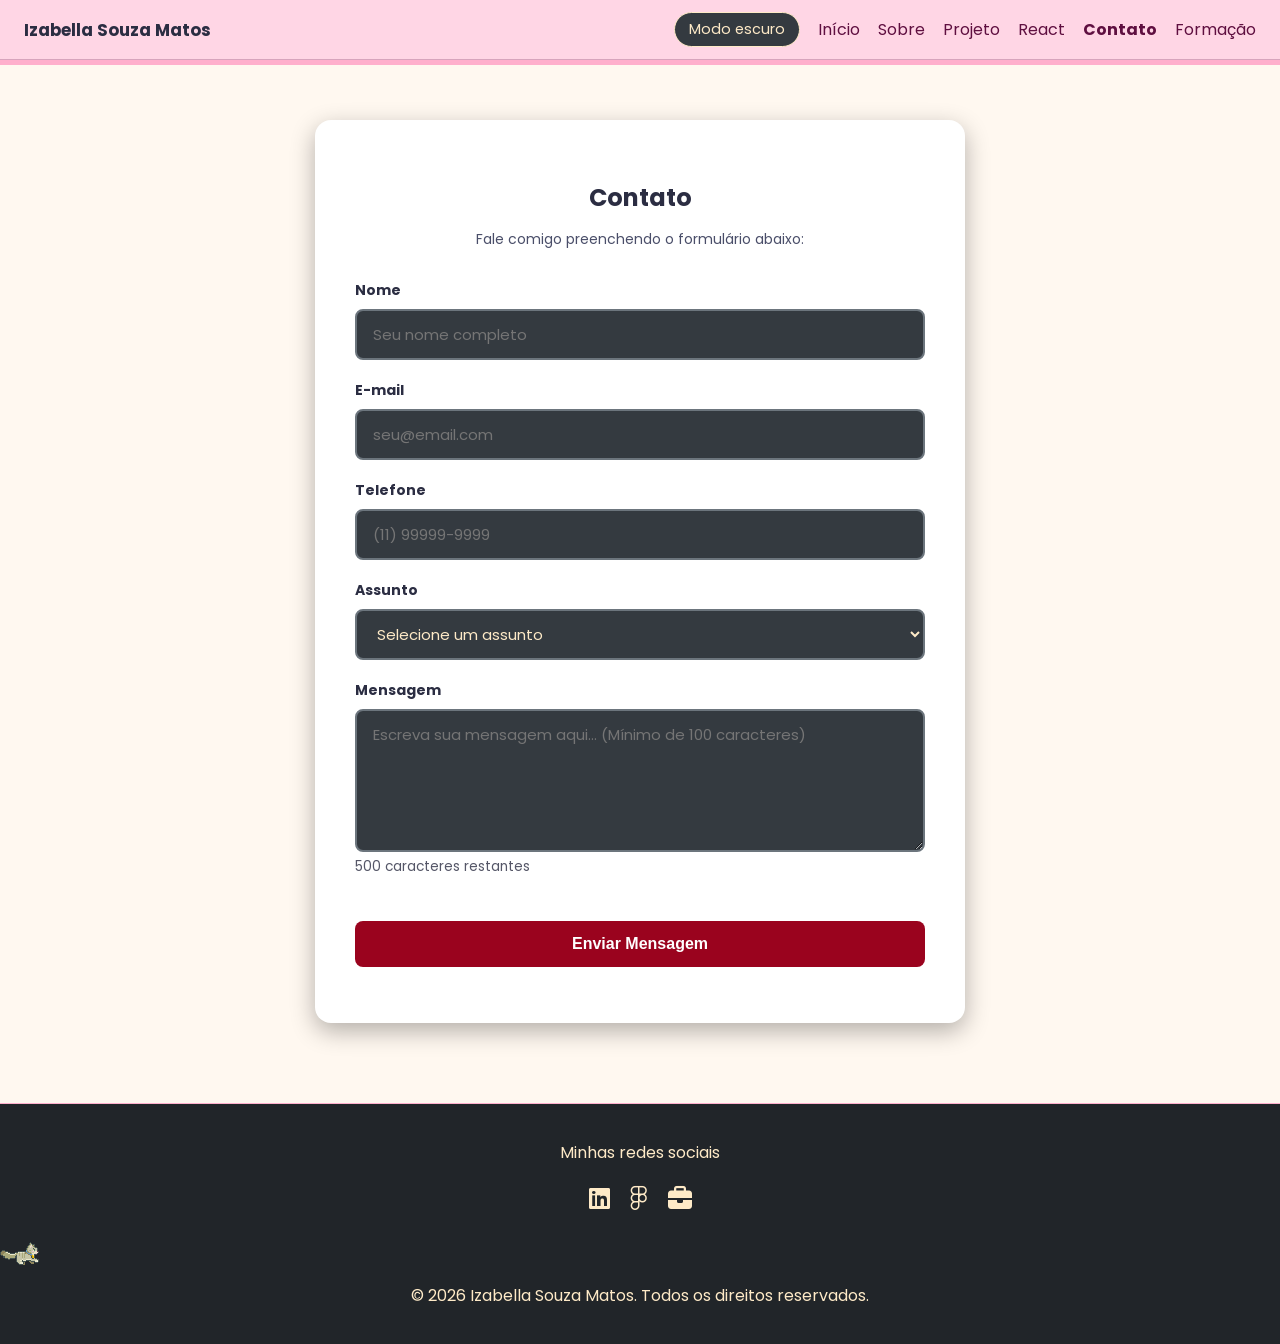
==== commit 8c112f65: "Atualizando página" ====
--- a/contato.html
+++ b/contato.html
@@ -23,6 +23,7 @@
             <a href="index.html">Início</a>
             <a href="sobre.html">Sobre</a>
             <a href="projeto.html">Projeto</a>
+            <a href="react.html">React</a>
             <a href="contato.html">Contato</a>
             <a href="formacao.html">Formação</a>
         </nav>
--- a/css/style.css
+++ b/css/style.css
@@ -16,10 +16,10 @@
     --bg-body: #FFF8F0;
     --text-body: #2B2D42;
     --card-bg: #FFFFFF;
-    --header-bg: #FF7F50;
+    --header-bg: #FFD6E5;
     --header-border: rgba(95, 15, 64, 0.25);
     --btn-tema-bg: #343A40;
-    --btn-tema-border: #FFAFCC;
+    --btn-tema-border: #FEEAC7;
     --btn-tema-color: #FEEAC7;
 }
 
@@ -875,4 +875,137 @@
         gap: 18px;
     }
 }
-header { outline: 5px solid #FFAFCC !important; }+header { outline: 5px solid #FFAFCC !important; }
+/* Links do menu no modo claro */
+body.claro .itensnav a {
+    color: #5F0F40 !important;
+}
+
+body.claro .itensnav a:hover {
+    color: #9A031E !important;
+}
+body.claro header {
+    border-bottom: 1px solid rgba(95, 15, 64, 0.25);
+    box-shadow: none;
+}
+/* Botões: permite animar em qualquer lugar */
+.btn-principal,
+.btn-secundario {
+    display: inline-block;
+}
+
+.btn-principal:active,
+.btn-secundario:active {
+    transform: scale(0.97);
+}
+
+/* Cards que ainda não tinham animação */
+.hero-card,
+.card-perfil,
+.secao-certificados {
+    transition: transform 0.3s ease, box-shadow 0.3s ease;
+}
+
+.hero-card:hover,
+.card-perfil:hover,
+.secao-certificados:hover {
+    transform: translateY(-4px);
+    box-shadow: 0 12px 28px rgba(0, 0, 0, 0.35);
+}
+/* ==========================================
+   PÁGINA REACT (CARDS, FILTROS E CURTIR)
+   ========================================== */
+.react-projetos h1 {
+  display: block;
+  text-align: center;
+  background: none;
+  color: var(--text-body, #FEEAC7);
+  font-size: 26px;
+  margin-bottom: 18px;
+}
+
+.react-projetos .filtros {
+  display: flex;
+  justify-content: center;
+  flex-wrap: wrap;
+  gap: 10px;
+  margin-bottom: 16px;
+}
+
+.react-projetos .filtros button {
+  background-color: var(--card-bg, #495057);
+  color: var(--text-body, #FEEAC7);
+  border: 1px solid #FFAFCC;
+  border-radius: 8px;
+  padding: 8px 16px;
+  font-family: inherit;
+  font-size: 0.9rem;
+  cursor: pointer;
+  transition: all 0.2s ease;
+}
+
+.react-projetos .filtros button:hover,
+.react-projetos .filtros button.ativo {
+  background-color: #9A031E;
+  border-color: #9A031E;
+  color: #FFFFFF;
+}
+
+.contagem-react {
+  text-align: center;
+  color: #CED4DA;
+  font-size: 0.95rem;
+  margin-bottom: 20px;
+}
+
+.lista-cards-react {
+  display: flex;
+  flex-direction: column;
+  gap: 18px;
+}
+
+.card {
+  background-color: var(--card-bg, #495057);
+  border-radius: 16px;
+  padding: 24px;
+  margin: 0;
+  box-shadow: 0 6px 20px rgba(0, 0, 0, 0.25);
+  transition: transform 0.25s ease, box-shadow 0.25s ease;
+}
+
+.card:hover {
+  transform: translateY(-3px);
+  box-shadow: 0 10px 24px rgba(0, 0, 0, 0.35);
+}
+
+.card h2 {
+  color: #FFAFCC;
+  margin: 0 0 8px 0;
+  font-size: 20px;
+}
+
+.card p {
+  color: #CED4DA;
+  line-height: 1.6;
+  margin: 0 0 16px 0;
+}
+
+.btn-curtir {
+  background-color: #343A40;
+  color: #FEEAC7;
+  border: 1px solid #FFAFCC;
+  border-radius: 20px;
+  padding: 8px 16px;
+  font-family: inherit;
+  font-size: 0.9rem;
+  font-weight: bold;
+  cursor: pointer;
+  transition: all 0.2s ease;
+}
+
+.btn-curtir:hover {
+  background-color: #9A031E;
+  border-color: #9A031E;
+  color: #FFFFFF;
+  transform: scale(1.03);
+}
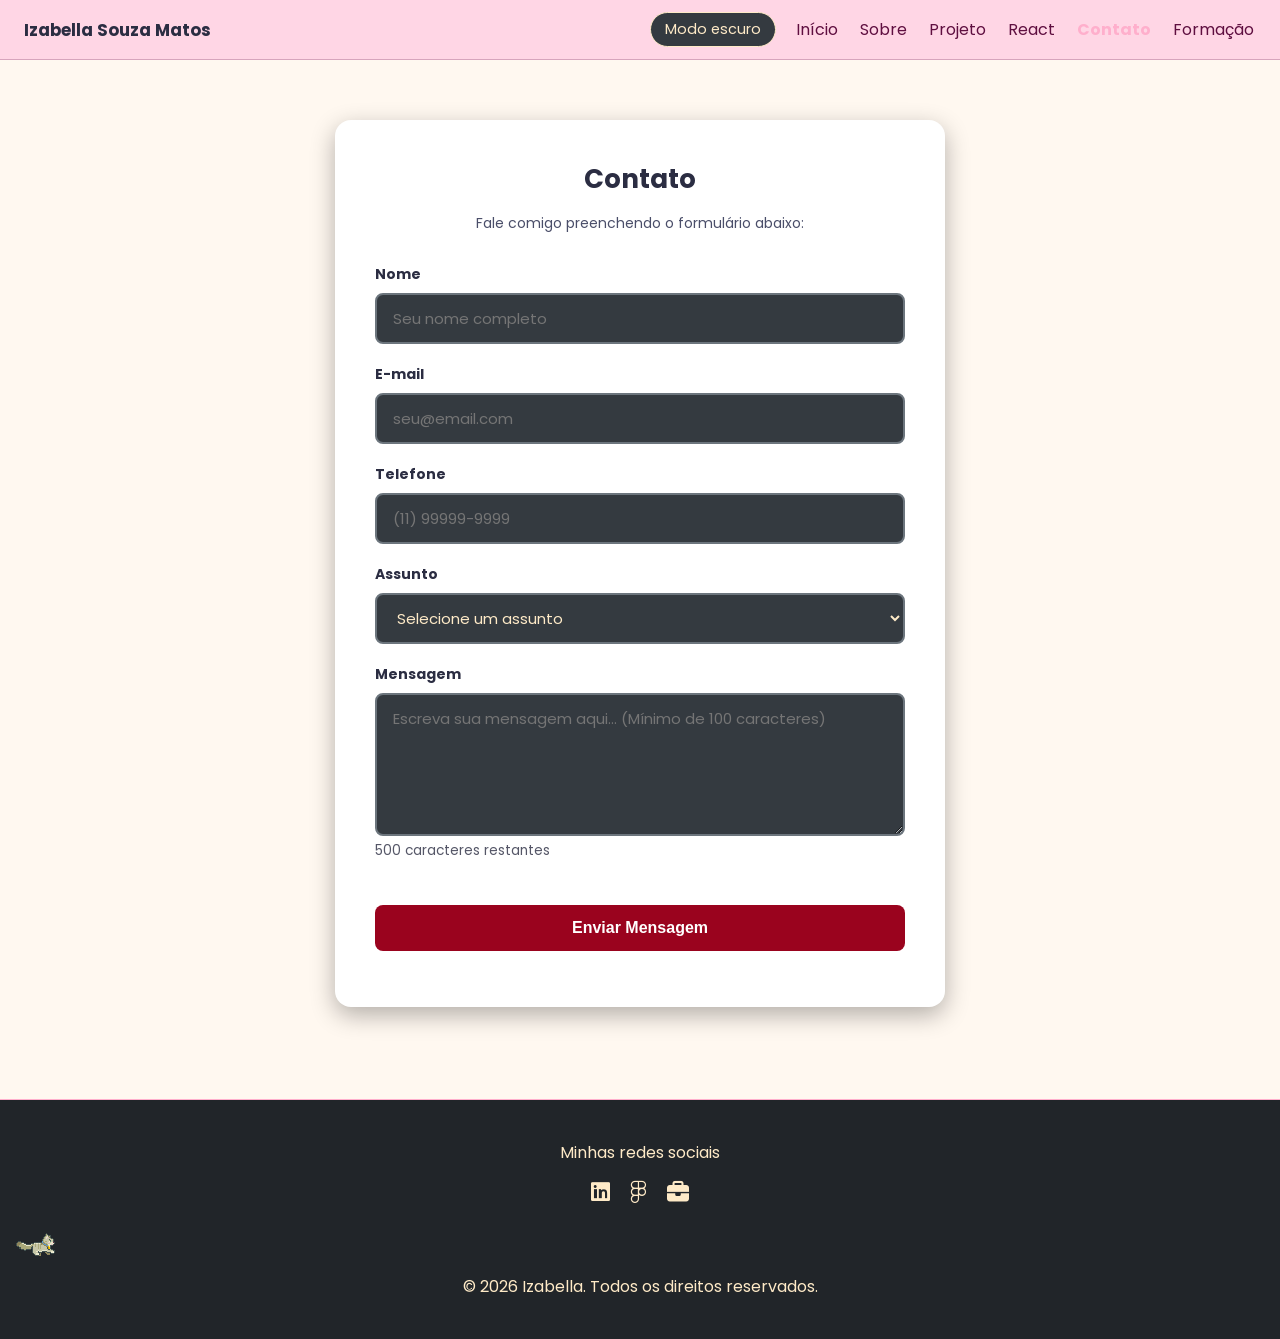
==== commit 1b2c233d: "Atualizando" ====
--- a/contato.html
+++ b/contato.html
@@ -90,7 +90,7 @@
             <img src="Imagens/gif.gif" alt="Gato andando" class="gato-andando">
         </div>
 
-        <p>&copy; 2026 Izabella Souza Matos. Todos os direitos reservados.</p>
+        <p>&copy; 2026 Izabella. Todos os direitos reservados.</p>
     </footer>
 
     <!-- Carrega o script geral (para o modo escuro e outras funções globais) -->
--- a/css/style.css
+++ b/css/style.css
@@ -23,6 +23,12 @@
     --btn-tema-color: #FEEAC7;
 }
 
+*,
+*::before,
+*::after {
+    box-sizing: border-box;
+}
+
 body {
     background-color: var(--bg-body);
     color: var(--text-body);
@@ -45,6 +51,7 @@
     display: flex;
     justify-content: space-between;
     align-items: center;
+    gap: 16px;
     background-color: var(--header-bg);
     border-bottom: 1px solid var(--header-border);
     padding: 12px 24px;
@@ -63,15 +70,46 @@
     white-space: nowrap;
 }
 
-nav a {
+.itensnav {
+    display: flex;
+    align-items: center;
+    flex-wrap: wrap;
+    gap: 16px;
+}
+
+nav a,
+.itensnav a {
     color: #FEEAC7;
     text-decoration: none;
     display: inline-block;
+    padding: 4px 2px;
     transition: color 0.3s ease, transform 0.3s ease;
 }
 
-nav a:hover {
+nav a:hover,
+.itensnav a:hover {
     color: #FFAFCC;
+}
+
+body.claro nav a,
+body.claro .itensnav a {
+    color: #5F0F40;
+}
+
+body.claro nav a:hover,
+body.claro .itensnav a:hover {
+    color: #9A031E;
+}
+
+.itensnav a.ativo {
+    color: #FFAFCC;
+    font-weight: 700;
+    text-decoration: underline;
+    text-underline-offset: 5px;
+}
+
+body.claro .itensnav a.ativo {
+    color: #9A031E;
 }
 
 #tema {
@@ -94,13 +132,11 @@
 3. TÍTULOS E TIPOGRAFIA
    ========================================== */
 h1 {
-    color: #5F0F40;
-    font-size: 24px;
+    color: var(--text-body);
+    font-size: 26px;
     font-weight: 700;
     font-family: 'Poppins', Helvetica, sans-serif;
-    background-color: #D9C5B2;
-    border-radius: 40px;
-    display: inline-block;
+    margin: 0 0 16px 0;
 }
 
 /* ==========================================
@@ -120,6 +156,7 @@
 }
 
 .btn-principal {
+    display: inline-block;
     background-color: #9A031E;
     color: #FFFFFF;
     padding: 12px 24px;
@@ -135,7 +172,12 @@
     transform: translateY(-3px);
 }
 
+.btn-principal:active {
+    transform: scale(0.97);
+}
+
 .btn-secundario {
+    display: inline-block;
     background-color: #343A40;
     color: #FEEAC7;
     padding: 12px 24px;
@@ -153,6 +195,10 @@
     transform: translateY(-3px);
 }
 
+.btn-secundario:active {
+    transform: scale(0.97);
+}
+
 /* ==========================================
 5. PÁGINA INICIAL (INDEX)
    ========================================== */
@@ -169,6 +215,12 @@
     border-radius: 16px;
     box-shadow: 0 8px 24px rgba(0, 0, 0, 0.3);
     text-align: center;
+    transition: transform 0.3s ease, box-shadow 0.3s ease;
+}
+
+.hero-card:hover {
+    transform: translateY(-4px);
+    box-shadow: 0 12px 28px rgba(0, 0, 0, 0.35);
 }
 
 .badge-ola {
@@ -186,9 +238,7 @@
 .hero-card h1 {
     font-size: 28px;
     color: var(--text-body);
-    background: none;
     margin-bottom: 15px;
-    display: block;
 }
 
 .descricao-inicio {
@@ -229,10 +279,8 @@
 .secao-habilidades h2 {
     text-align: center;
     margin-bottom: 20px;
-    background: none;
     color: var(--text-body);
     font-size: 24px;
-    display: block;
 }
 
 .card-perfil {
@@ -245,6 +293,12 @@
     align-items: center;
     text-align: center;
     gap: 20px;
+    transition: transform 0.3s ease, box-shadow 0.3s ease;
+}
+
+.card-perfil:hover {
+    transform: translateY(-4px);
+    box-shadow: 0 12px 28px rgba(0, 0, 0, 0.35);
 }
 
 .foto-sobre {
@@ -255,6 +309,67 @@
     border: 3px solid #FFAFCC;
     display: block;
     margin: 10px auto;
+    box-shadow: 0 8px 20px rgba(0, 0, 0, 0.3), 0 0 0 0 rgba(255, 175, 204, 0.55);
+    transition: transform 0.35s ease, border-color 0.35s ease, box-shadow 0.35s ease;
+    animation: flutuarEPulsarFoto 3.6s ease-in-out infinite;
+}
+
+.foto-sobre:hover {
+    animation-play-state: paused;
+    transform: translateY(-4px) scale(1.06) rotate(2deg);
+    border-color: #FEEAC7;
+    box-shadow: 0 12px 26px rgba(255, 175, 204, 0.35);
+}
+
+@keyframes flutuarEPulsarFoto {
+    0% {
+        transform: translateY(0px);
+        box-shadow: 0 8px 20px rgba(0, 0, 0, 0.3), 0 0 0 0 rgba(255, 175, 204, 0.55);
+    }
+    50% {
+        transform: translateY(-7px);
+        box-shadow: 0 12px 24px rgba(0, 0, 0, 0.35), 0 0 0 12px rgba(255, 175, 204, 0);
+    }
+    100% {
+        transform: translateY(0px);
+        box-shadow: 0 8px 20px rgba(0, 0, 0, 0.3), 0 0 0 0 rgba(255, 175, 204, 0);
+    }
+}
+
+.avatar-animado {
+    position: relative;
+    width: 158px;
+    height: 158px;
+    border-radius: 50%;
+    padding: 4px;
+    margin: 10px auto;
+    background: linear-gradient(135deg, #FFAFCC, #9A031E, #FEEAC7, #FFAFCC);
+    background-size: 300% 300%;
+    animation: girarGradiente 5s ease infinite;
+}
+
+.avatar-animado .foto-sobre {
+    width: 100%;
+    height: 100%;
+    margin: 0;
+    border: 3px solid var(--card-bg);
+    animation: none;
+}
+
+.avatar-animado:hover .foto-sobre {
+    transform: scale(1.04);
+}
+
+@keyframes girarGradiente {
+    0% {
+        background-position: 0% 50%;
+    }
+    50% {
+        background-position: 100% 50%;
+    }
+    100% {
+        background-position: 0% 50%;
+    }
 }
 
 .texto-perfil p {
@@ -334,6 +449,12 @@
     border-radius: 16px;
     box-shadow: 0 6px 20px rgba(0, 0, 0, 0.25);
     margin-top: 20px;
+    transition: transform 0.3s ease, box-shadow 0.3s ease;
+}
+
+.secao-certificados:hover {
+    transform: translateY(-4px);
+    box-shadow: 0 12px 28px rgba(0, 0, 0, 0.35);
 }
 
 .secao-certificados h2 {
@@ -399,11 +520,9 @@
    ========================================== */
 .secao-projetos h1 {
     text-align: center;
-    margin-bottom: 5px;
-    background: none;
+    margin-bottom: 8px;
     color: var(--text-body);
-    font-size: 24px;
-    display: block;
+    font-size: 26px;
 }
 
 .subtitulo-projetos {
@@ -553,10 +672,8 @@
 .secao-contato h1,
 .secao-formacao h1 {
     text-align: center;
-    margin-bottom: 5px;
-    background: none;
+    margin-bottom: 8px;
     color: var(--text-body);
-    display: block;
 }
 
 .contato-container {
@@ -601,7 +718,6 @@
     color: #FEEAC7;
     font-size: 15px;
     font-family: inherit;
-    box-sizing: border-box;
     transition: all 0.3s ease;
 }
 
@@ -716,29 +832,34 @@
     background-color: #212529;
     color: #FEEAC7;
     text-align: center;
-    padding: 20px 0;
-    margin-top: 20px;
+    padding: 24px 16px;
+    margin-top: 32px;
     border-top: 1px solid #FFAFCC;
 }
 
 .footer-links {
     display: flex;
     justify-content: center;
+    align-items: center;
     gap: 20px;
     list-style: none;
     padding: 0;
-    margin: 10px 0;
+    margin: 12px 0;
 }
 
 .footer-links a {
     color: #FEEAC7;
-    font-size: 24px;
+    font-size: 22px;
+    text-decoration: none;
+    display: inline-flex;
+    align-items: center;
+    gap: 6px;
     transition: color 0.3s ease, transform 0.3s ease;
 }
 
 .footer-links a:hover {
     color: #FFAFCC;
-    transform: scale(1.2);
+    transform: scale(1.1);
 }
 
 footer .gatos-rodape {
@@ -818,7 +939,6 @@
     transform: translateY(-6px) rotate(-45deg);
 }
 
-/* Telemóvel (até 767px): mostra o hambúrguer e esconde o menu até clicar */
 @media screen and (max-width: 767px) {
     .btn-hamburguer {
         display: flex !important;
@@ -832,7 +952,6 @@
         top: 61px;
         left: 0;
         width: 100%;
-        box-sizing: border-box;
         background-color: var(--header-bg, #212529);
         border-bottom: 1px solid var(--header-border, #FFAFCC);
         flex-direction: column;
@@ -849,12 +968,7 @@
     }
 }
 
-/* Computador (a partir de 768px): esconde o hambúrguer e exibe links em linha */
 @media screen and (min-width: 768px) {
-    header {
-        gap: 16px;
-    }
-
     .btn-hamburguer {
         display: none !important;
     }
@@ -875,137 +989,152 @@
         gap: 18px;
     }
 }
-header { outline: 5px solid #FFAFCC !important; }
-/* Links do menu no modo claro */
-body.claro .itensnav a {
-    color: #5F0F40 !important;
-}
-
-body.claro .itensnav a:hover {
-    color: #9A031E !important;
-}
-body.claro header {
-    border-bottom: 1px solid rgba(95, 15, 64, 0.25);
-    box-shadow: none;
-}
-/* Botões: permite animar em qualquer lugar */
-.btn-principal,
-.btn-secundario {
-    display: inline-block;
-}
-
-.btn-principal:active,
-.btn-secundario:active {
-    transform: scale(0.97);
-}
-
-/* Cards que ainda não tinham animação */
-.hero-card,
-.card-perfil,
-.secao-certificados {
-    transition: transform 0.3s ease, box-shadow 0.3s ease;
-}
-
-.hero-card:hover,
-.card-perfil:hover,
-.secao-certificados:hover {
-    transform: translateY(-4px);
-    box-shadow: 0 12px 28px rgba(0, 0, 0, 0.35);
-}
+
 /* ==========================================
    PÁGINA REACT (CARDS, FILTROS E CURTIR)
    ========================================== */
 .react-projetos h1 {
-  display: block;
-  text-align: center;
-  background: none;
-  color: var(--text-body, #FEEAC7);
-  font-size: 26px;
-  margin-bottom: 18px;
+    display: block;
+    text-align: center;
+    color: var(--text-body, #FEEAC7);
+    font-size: 26px;
+    margin-bottom: 18px;
 }
 
 .react-projetos .filtros {
-  display: flex;
-  justify-content: center;
-  flex-wrap: wrap;
-  gap: 10px;
-  margin-bottom: 16px;
+    display: flex;
+    justify-content: center;
+    flex-wrap: wrap;
+    gap: 10px;
+    margin-bottom: 16px;
 }
 
 .react-projetos .filtros button {
-  background-color: var(--card-bg, #495057);
-  color: var(--text-body, #FEEAC7);
-  border: 1px solid #FFAFCC;
-  border-radius: 8px;
-  padding: 8px 16px;
-  font-family: inherit;
-  font-size: 0.9rem;
-  cursor: pointer;
-  transition: all 0.2s ease;
+    background-color: var(--card-bg, #495057);
+    color: var(--text-body, #FEEAC7);
+    border: 1px solid #FFAFCC;
+    border-radius: 8px;
+    padding: 8px 16px;
+    font-family: inherit;
+    font-size: 0.9rem;
+    cursor: pointer;
+    transition: all 0.2s ease;
 }
 
 .react-projetos .filtros button:hover,
 .react-projetos .filtros button.ativo {
-  background-color: #9A031E;
-  border-color: #9A031E;
-  color: #FFFFFF;
+    background-color: #9A031E;
+    border-color: #9A031E;
+    color: #FFFFFF;
 }
 
 .contagem-react {
-  text-align: center;
-  color: #CED4DA;
-  font-size: 0.95rem;
-  margin-bottom: 20px;
+    text-align: center;
+    color: #CED4DA;
+    font-size: 0.95rem;
+    margin-bottom: 20px;
 }
 
 .lista-cards-react {
-  display: flex;
-  flex-direction: column;
-  gap: 18px;
+    display: flex;
+    flex-direction: column;
+    gap: 18px;
 }
 
 .card {
-  background-color: var(--card-bg, #495057);
-  border-radius: 16px;
-  padding: 24px;
-  margin: 0;
-  box-shadow: 0 6px 20px rgba(0, 0, 0, 0.25);
-  transition: transform 0.25s ease, box-shadow 0.25s ease;
+    background-color: var(--card-bg, #495057);
+    border-radius: 16px;
+    padding: 24px;
+    margin: 0;
+    box-shadow: 0 6px 20px rgba(0, 0, 0, 0.25);
+    transition: transform 0.25s ease, box-shadow 0.25s ease;
 }
 
 .card:hover {
-  transform: translateY(-3px);
-  box-shadow: 0 10px 24px rgba(0, 0, 0, 0.35);
+    transform: translateY(-3px);
+    box-shadow: 0 10px 24px rgba(0, 0, 0, 0.35);
 }
 
 .card h2 {
-  color: #FFAFCC;
-  margin: 0 0 8px 0;
-  font-size: 20px;
+    color: #FFAFCC;
+    margin: 0 0 8px 0;
+    font-size: 20px;
 }
 
 .card p {
-  color: #CED4DA;
-  line-height: 1.6;
-  margin: 0 0 16px 0;
+    color: #CED4DA;
+    line-height: 1.6;
+    margin: 0 0 16px 0;
 }
 
 .btn-curtir {
-  background-color: #343A40;
-  color: #FEEAC7;
-  border: 1px solid #FFAFCC;
-  border-radius: 20px;
-  padding: 8px 16px;
-  font-family: inherit;
-  font-size: 0.9rem;
-  font-weight: bold;
-  cursor: pointer;
-  transition: all 0.2s ease;
+    background-color: #343A40;
+    color: #FEEAC7;
+    border: 1px solid #FFAFCC;
+    border-radius: 20px;
+    padding: 8px 16px;
+    font-family: inherit;
+    font-size: 0.9rem;
+    font-weight: bold;
+    cursor: pointer;
+    transition: all 0.2s ease;
 }
 
 .btn-curtir:hover {
-  background-color: #9A031E;
-  border-color: #9A031E;
-  color: #FFFFFF;
-  transform: scale(1.03);
+    background-color: #9A031E;
+    border-color: #9A031E;
+    color: #FFFFFF;
+    transform: scale(1.03);
+}
+
+/* ==========================================
+   BOTÃO VOLTAR AO TOPO
+   ========================================== */
+.btn-topo {
+    position: fixed;
+    bottom: 25px;
+    right: 25px;
+    width: 45px;
+    height: 45px;
+    border: none;
+    border-radius: 50%;
+    background-color: #9A031E;
+    color: #FFFFFF;
+    font-size: 16px;
+    cursor: pointer;
+    display: none;
+    align-items: center;
+    justify-content: center;
+    box-shadow: 0 4px 12px rgba(0, 0, 0, 0.3);
+    z-index: 1000;
+    transition: transform 0.2s ease, background-color 0.2s ease;
+}
+
+.btn-topo.visivel {
+    display: flex;
+}
+
+.btn-topo:hover {
+    transform: scale(1.1);
+}
+
+/* ==========================================
+   ACESSIBILIDADE (REDUÇÃO DE MOVIMENTO)
+   ========================================== */
+@media (prefers-reduced-motion: reduce) {
+    .foto-sobre,
+    .avatar-animado {
+        animation: none !important;
+    }
+}
+.botao {
+  background-color: #2563eb;
+  color: #ffffff;
+  transform: translateY(0);
+  transition: background-color 0.3s ease, transform 0.3s ease;
+}
+
+.botao:hover {
+  background-color: #1d4ed8;
+  transform: translateY(-4px);
 }
